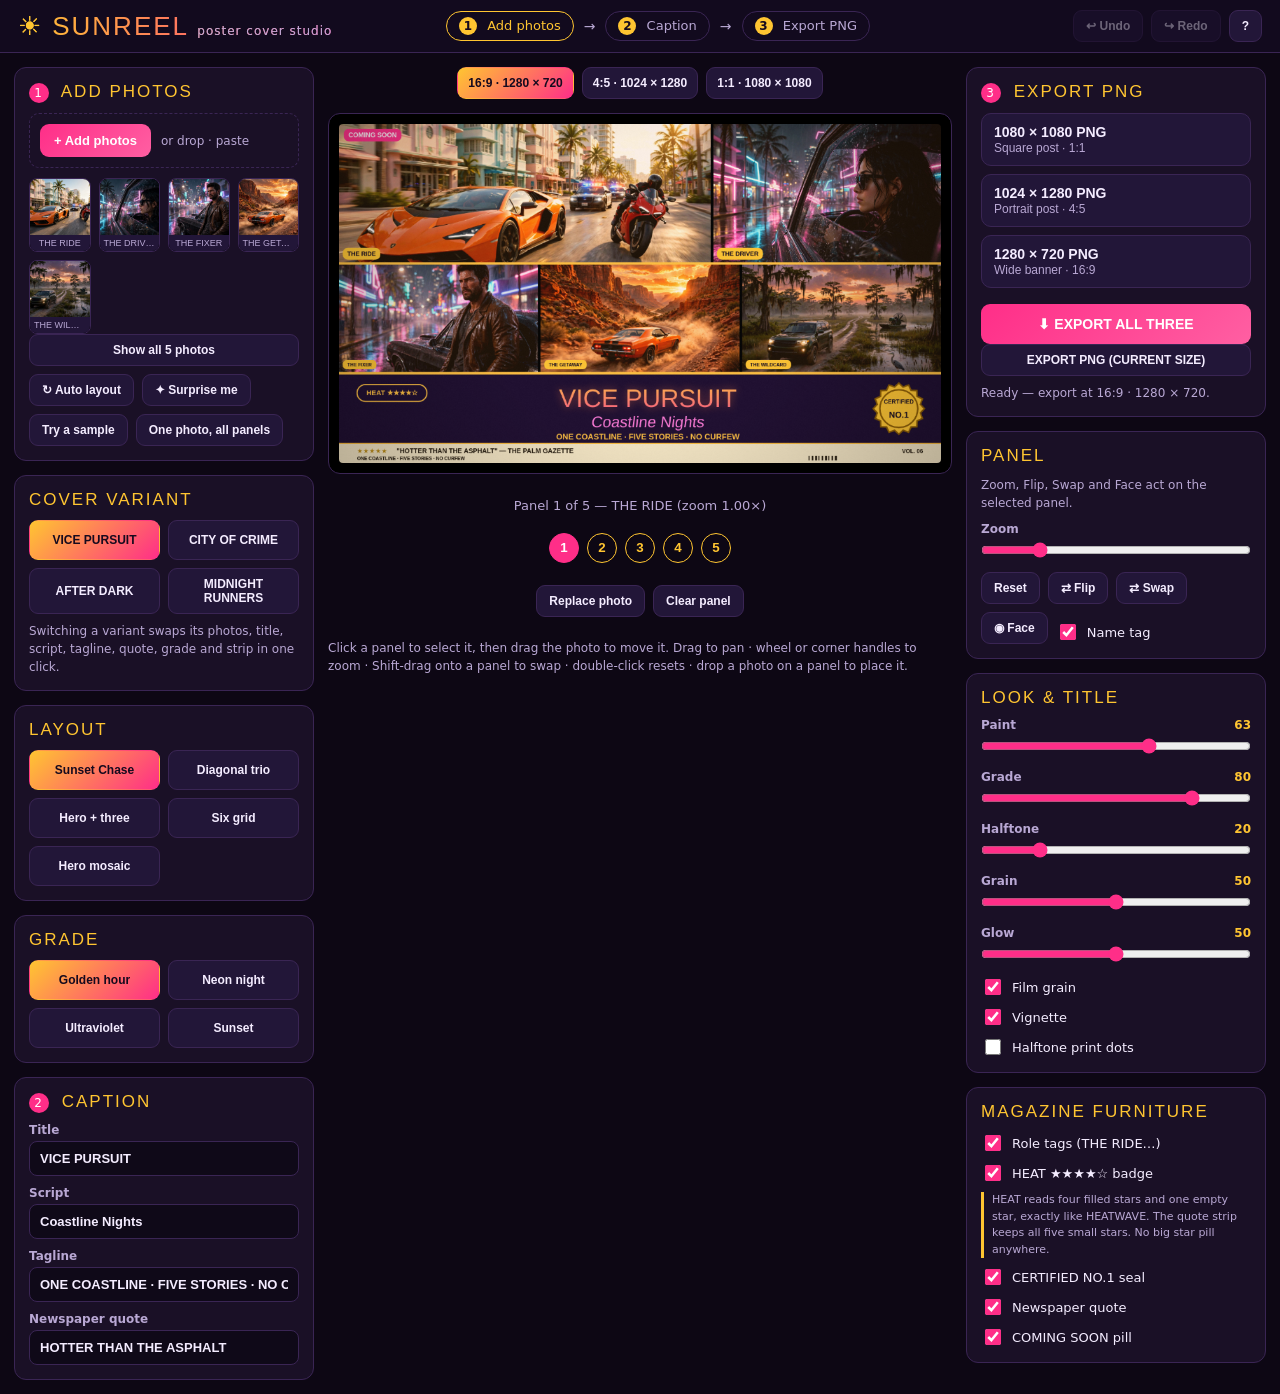
==== out/app/index.html @ 8763cd15 "Rebuild r13: full fresh SUNREEL studio for cover resubmit" ====
<!DOCTYPE html>
<html lang="en">
<head>
<meta charset="utf-8">
<meta name="viewport" content="width=device-width, initial-scale=1">
<title>SUNREEL — GTA-style cover poster studio</title>
<link rel="stylesheet" href="style.css">
</head>
<body>
<header class="topbar">
  <div class="logo"><span class="logo-mark">☀</span> SUNREEL <span class="logo-sub">poster cover studio</span></div>
  <nav class="steps" aria-label="Steps">
    <span class="step active"><b>1</b> Add photos</span><span class="step-arrow">→</span>
    <span class="step"><b>2</b> Caption</span><span class="step-arrow">→</span>
    <span class="step"><b>3</b> Export PNG</span>
  </nav>
  <div class="top-actions">
    <button id="undoBtn" type="button" class="ghost-btn" disabled>↩ Undo</button>
    <button id="redoBtn" type="button" class="ghost-btn" disabled>↪ Redo</button>
    <button id="helpBtn" type="button" class="ghost-btn" title="Drag a panel photo to move it. Wheel zooms. Double-click resets.">?</button>
  </div>
</header>

<main class="studio">
  <!-- LEFT COLUMN -->
  <section class="col col-left">
    <div class="card">
      <h2><span class="num">1</span> ADD PHOTOS</h2>
      <div id="dropZone" class="drop-zone" tabindex="0">
        <button id="addPhotosBtn" type="button" class="pink-btn" onclick="document.getElementById('fileInput').click()">+ Add photos</button>
        <span class="drop-hint">or drop · paste</span>
        <input id="fileInput" type="file" accept="image/*" multiple hidden>
      </div>
      <div id="photoTray" class="tray" aria-label="Photos"></div>
      <button id="trayCount" type="button" class="ghost-btn wide">Show all photos</button>
      <div class="row">
        <button id="autoLayoutBtn" type="button" class="ghost-btn">↻ Auto layout</button>
        <button id="surpriseBtn" type="button" class="ghost-btn">✦ Surprise me</button>
      </div>
      <div class="row">
        <button id="sampleBtn" type="button" class="ghost-btn">Try a sample</button>
        <button id="onePhotoBtn" type="button" class="ghost-btn">One photo, all panels</button>
      </div>
    </div>

    <div class="card">
      <h2>COVER VARIANT</h2>
      <div id="variantBtns" class="btn-grid"></div>
      <p class="note">Switching a variant swaps its photos, title, script, tagline, quote, grade and strip in one click.</p>
    </div>

    <div class="card">
      <h2>LAYOUT</h2>
      <div id="layoutBtns" class="btn-grid"></div>
    </div>

    <div class="card">
      <h2>GRADE</h2>
      <div id="gradeBtns" class="btn-grid"></div>
    </div>

    <div class="card">
      <h2><span class="num">2</span> CAPTION</h2>
      <label class="field-label" for="titleInput">Title</label>
      <input id="titleInput" type="text" value="VICE PURSUIT" maxlength="24">
      <label class="field-label" for="scriptInput">Script</label>
      <input id="scriptInput" type="text" value="Coastline Nights" maxlength="32">
      <label class="field-label" for="taglineInput">Tagline</label>
      <input id="taglineInput" type="text" value="ONE COASTLINE · FIVE STORIES · NO CURFEW" maxlength="48">
      <label class="field-label" for="quoteInput">Newspaper quote</label>
      <input id="quoteInput" type="text" value="HOTTER THAN THE ASPHALT" maxlength="48">
    </div>
  </section>

  <!-- CENTER COLUMN -->
  <section class="col col-center">
    <div id="sizeBtns" class="size-bar"></div>
    <div class="preview-wrap">
      <canvas id="coverCanvas" width="1280" height="720"></canvas>
    </div>
    <p id="panelInfo" class="panel-info">Panel 1 of 5 — THE RIDE (zoom 1.00×)</p>
    <div id="panelDots" class="panel-dots"></div>
    <div class="row center-row">
      <button id="replaceBtn" type="button" class="ghost-btn">Replace photo</button>
      <button id="clearPanelBtn" type="button" class="ghost-btn">Clear panel</button>
    </div>
    <p class="note">Click a panel to select it, then drag the photo to move it. Drag to pan · wheel or corner handles to zoom · Shift-drag onto a panel to swap · double-click resets · drop a photo on a panel to place it.</p>
  </section>

  <!-- RIGHT COLUMN -->
  <section class="col col-right">
    <div class="card">
      <h2><span class="num">3</span> EXPORT PNG</h2>
      <button id="export-square" type="button" class="export-btn"><b>1080 × 1080 PNG</b><span>Square post · 1:1</span></button>
      <button id="export-portrait" type="button" class="export-btn"><b>1024 × 1280 PNG</b><span>Portrait post · 4:5</span></button>
      <button id="export-landscape" type="button" class="export-btn"><b>1280 × 720 PNG</b><span>Wide banner · 16:9</span></button>
      <button id="exportAllBtn" type="button" class="pink-btn wide big">⬇ EXPORT ALL THREE</button>
      <button id="exportCurrentBtn" type="button" class="ghost-btn wide">EXPORT PNG (CURRENT SIZE)</button>
      <p id="readyLine" class="note">Ready — export at 1280 × 720 (wide).</p>
    </div>

    <div class="card">
      <h2>PANEL</h2>
      <p class="note">Zoom, Flip, Swap and Face act on the selected panel.</p>
      <label class="field-label" for="zoomSlider">Zoom</label>
      <input id="zoomSlider" type="range" min="50" max="300" value="100">
      <div class="row">
        <button id="resetPanelBtn" type="button" class="ghost-btn">Reset</button>
        <button id="flipBtn" type="button" class="ghost-btn">⇄ Flip</button>
        <button id="swapBtn" type="button" class="ghost-btn">⇄ Swap</button>
      </div>
      <div class="row">
        <button id="faceBtn" type="button" class="ghost-btn">◉ Face</button>
        <label class="check"><input id="nameTagChk" type="checkbox" checked> Name tag</label>
      </div>
    </div>

    <div class="card">
      <h2>LOOK &amp; TITLE</h2>
      <label class="field-label" for="slider-paint">Paint <span id="slider-paint-val" class="val">63</span></label>
      <input id="slider-paint" type="range" min="0" max="100" value="63">
      <label class="field-label" for="slider-grade">Grade <span id="slider-grade-val" class="val">80</span></label>
      <input id="slider-grade" type="range" min="0" max="100" value="80">
      <label class="field-label" for="slider-halftone">Halftone <span id="slider-halftone-val" class="val">20</span></label>
      <input id="slider-halftone" type="range" min="0" max="100" value="20">
      <label class="field-label" for="slider-grain">Grain <span id="slider-grain-val" class="val">50</span></label>
      <input id="slider-grain" type="range" min="0" max="100" value="50">
      <label class="field-label" for="slider-glow">Glow <span id="slider-glow-val" class="val">50</span></label>
      <input id="slider-glow" type="range" min="0" max="100" value="50">
      <label class="check"><input id="toggle-filmGrain" type="checkbox" checked> Film grain</label>
      <label class="check"><input id="toggle-vignette" type="checkbox" checked> Vignette</label>
      <label class="check"><input id="toggle-halftoneDots" type="checkbox"> Halftone print dots</label>
    </div>

    <div class="card">
      <h2>MAGAZINE FURNITURE</h2>
      <label class="check"><input id="toggle-tags" type="checkbox" checked> Role tags (THE RIDE…)</label>
      <label class="check"><input id="toggle-heat" type="checkbox" checked> HEAT ★★★★☆ badge</label>
      <p class="note small">HEAT reads four filled stars and one empty star, exactly like HEATWAVE. The quote strip keeps all five small stars. No big star pill anywhere.</p>
      <label class="check"><input id="toggle-seal" type="checkbox" checked> CERTIFIED NO.1 seal</label>
      <label class="check"><input id="toggle-quote" type="checkbox" checked> Newspaper quote</label>
      <label class="check"><input id="toggle-comingSoon" type="checkbox" checked> COMING SOON pill</label>
    </div>
  </section>
</main>

<script type="module" src="src/main.js"></script>
</body>
</html>
---- out/app/style.css ----
/* SUNREEL poster studio — dark neon studio theme. */
@font-face {
  font-family: "Anton";
  src: url("../fonts/Anton-Regular.ttf") format("truetype");
  font-weight: 400;
  font-style: normal;
  font-display: swap;
}
@font-face {
  font-family: "Archivo Black";
  src: url("../fonts/ArchivoBlack-Regular.ttf") format("truetype");
  font-weight: 400;
  font-style: normal;
  font-display: swap;
}
@font-face {
  font-family: "Bebas Neue";
  src: url("../fonts/BebasNeue-Regular.ttf") format("truetype");
  font-weight: 400;
  font-style: normal;
  font-display: swap;
}

:root {
  --bg: #0d0714;
  --panel: #1a1026;
  --panel-2: #221638;
  --line: #3a2554;
  --text: #f4ecff;
  --muted: #b9a8d4;
  --pink: #ff2e88;
  --pink-2: #ff5fa2;
  --gold: #ffc531;
  --cyan: #4de8ff;
}

* { box-sizing: border-box; }

body {
  margin: 0;
  background: var(--bg);
  color: var(--text);
  font-family: system-ui, -apple-system, "Segoe UI", sans-serif;
  font-size: 14px;
}

body.cover-only {
  background: #000;
  overflow: hidden;
}
body.cover-only .topbar { display: none; }
body.cover-only .col-left,
body.cover-only .col-right,
body.cover-only .size-bar,
body.cover-only .panel-info,
body.cover-only .panel-dots,
body.cover-only .center-row,
body.cover-only .col-center .note { display: none; }
body.cover-only .studio { display: block; padding: 0; }
body.cover-only .col-center { display: block; }
body.cover-only .preview-wrap {
  border: none;
  border-radius: 0;
  padding: 0;
  background: #000;
}
body.cover-only #coverCanvas {
  display: block;
  margin: 0 auto;
  max-width: none;
  border-radius: 0;
}

.topbar {
  display: flex;
  align-items: center;
  gap: 24px;
  padding: 10px 18px;
  border-bottom: 1px solid var(--line);
  background: #120a1e;
  position: sticky;
  top: 0;
  z-index: 10;
}

.logo {
  font-family: "Anton", sans-serif;
  font-size: 26px;
  letter-spacing: 2px;
  background: linear-gradient(90deg, var(--gold), var(--pink));
  -webkit-background-clip: text;
  background-clip: text;
  color: transparent;
  white-space: nowrap;
}
.logo-mark { color: var(--gold); -webkit-text-fill-color: var(--gold); }
.logo-sub {
  font-family: system-ui, sans-serif;
  font-size: 12px;
  letter-spacing: 1px;
  color: var(--muted);
  -webkit-text-fill-color: var(--muted);
  text-transform: lowercase;
}

.steps { display: flex; align-items: center; gap: 10px; margin: 0 auto; }
.step {
  border: 1px solid var(--line);
  border-radius: 999px;
  padding: 5px 12px;
  color: var(--muted);
  font-size: 13px;
  white-space: nowrap;
}
.step.active { border-color: var(--gold); color: var(--gold); }
.step b {
  background: var(--gold);
  color: #160a1e;
  border-radius: 50%;
  display: inline-block;
  width: 18px;
  height: 18px;
  line-height: 18px;
  text-align: center;
  margin-right: 6px;
  font-size: 12px;
}
.step-arrow { color: var(--muted); }

.top-actions { display: flex; gap: 8px; margin-left: auto; }

.studio {
  display: grid;
  grid-template-columns: 300px minmax(0, 1fr) 300px;
  gap: 14px;
  padding: 14px;
  align-items: start;
}

.col { display: flex; flex-direction: column; gap: 14px; min-width: 0; }

.card {
  background: var(--panel);
  border: 1px solid var(--line);
  border-radius: 12px;
  padding: 14px;
}
.card h2 {
  margin: 0 0 10px;
  font-family: "Anton", sans-serif;
  font-size: 17px;
  letter-spacing: 2px;
  color: var(--gold);
  font-weight: 400;
}
.card h2 .num {
  display: inline-block;
  background: var(--pink);
  color: #fff;
  border-radius: 50%;
  width: 20px;
  height: 20px;
  line-height: 20px;
  text-align: center;
  font-size: 12px;
  font-family: system-ui, sans-serif;
  margin-right: 6px;
}

.note { color: var(--muted); font-size: 12px; line-height: 1.5; margin: 8px 0 0; }
.note.small { font-size: 11px; border-left: 3px solid var(--gold); padding-left: 8px; }

.drop-zone {
  display: flex;
  align-items: center;
  gap: 10px;
  border: 1px dashed var(--line);
  border-radius: 10px;
  padding: 10px;
  cursor: pointer;
}
.drop-zone.drag { border-color: var(--pink); background: #2a1230; }
.drop-hint { color: var(--muted); font-size: 12px; }

.tray {
  display: grid;
  grid-template-columns: repeat(4, 1fr);
  gap: 8px;
  margin-top: 10px;
}
.tray-cell {
  padding: 0;
  border: 1px solid var(--line);
  border-radius: 8px;
  overflow: hidden;
  background: #000;
  cursor: pointer;
  position: relative;
}
.tray-cell img { width: 100%; height: 56px; object-fit: cover; display: block; }
.tray-cell span {
  display: block;
  font-size: 9px;
  color: var(--muted);
  padding: 3px 4px;
  white-space: nowrap;
  overflow: hidden;
  text-overflow: ellipsis;
  background: var(--panel-2);
}
.tray-cell:hover { border-color: var(--pink); }

.row { display: flex; gap: 8px; margin-top: 8px; flex-wrap: wrap; }
.center-row { justify-content: center; }

.btn-grid { display: grid; grid-template-columns: 1fr 1fr; gap: 8px; }
.btn-grid .pick-btn { min-height: 40px; }

.pick-btn {
  background: var(--panel-2);
  color: var(--text);
  border: 1px solid var(--line);
  border-radius: 9px;
  padding: 8px 10px;
  font-size: 12px;
  font-weight: 700;
  cursor: pointer;
  text-align: center;
}
.pick-btn:hover { border-color: var(--pink); }
.pick-btn.active {
  background: linear-gradient(135deg, var(--gold), var(--pink));
  color: #160a1e;
  border-color: transparent;
}

.ghost-btn {
  background: var(--panel-2);
  color: var(--text);
  border: 1px solid var(--line);
  border-radius: 9px;
  padding: 8px 12px;
  font-size: 12px;
  font-weight: 600;
  cursor: pointer;
}
.ghost-btn:hover:not(:disabled) { border-color: var(--cyan); }
.ghost-btn:disabled { opacity: 0.4; cursor: default; }
.ghost-btn.wide { width: 100%; }

.pink-btn {
  background: linear-gradient(135deg, var(--pink), var(--pink-2));
  color: #fff;
  border: none;
  border-radius: 9px;
  padding: 9px 14px;
  font-size: 13px;
  font-weight: 800;
  cursor: pointer;
}
.pink-btn.wide { width: 100%; }
.pink-btn.big { padding: 12px; font-size: 14px; margin-top: 8px; }

.field-label {
  display: block;
  font-size: 12px;
  font-weight: 700;
  color: var(--muted);
  margin: 10px 0 4px;
}
.field-label .val { color: var(--gold); float: right; }

input[type="text"] {
  width: 100%;
  background: #0f0918;
  border: 1px solid var(--line);
  border-radius: 8px;
  color: var(--text);
  padding: 9px 10px;
  font-size: 13px;
  font-weight: 600;
}
input[type="text"]:focus { outline: 2px solid var(--pink); border-color: transparent; }

input[type="range"] {
  width: 100%;
  accent-color: var(--pink);
  margin: 2px 0 6px;
}

.check {
  display: flex;
  align-items: center;
  gap: 8px;
  font-size: 13px;
  margin-top: 8px;
  cursor: pointer;
}
.check input { accent-color: var(--pink); width: 16px; height: 16px; }

.size-bar {
  display: flex;
  gap: 8px;
  justify-content: center;
  flex-wrap: wrap;
}

.preview-wrap {
  background: #000;
  border: 1px solid var(--line);
  border-radius: 12px;
  padding: 10px;
  display: flex;
  justify-content: center;
}
.preview-wrap canvas {
  max-width: 100%;
  height: auto;
  display: block;
  border-radius: 4px;
  cursor: grab;
  touch-action: none;
}
.preview-wrap canvas:active { cursor: grabbing; }

.panel-info { text-align: center; color: var(--muted); font-size: 13px; margin: 10px 0 6px; }
.panel-dots { display: flex; gap: 8px; justify-content: center; }
.panel-dot {
  width: 30px;
  height: 30px;
  border-radius: 50%;
  border: 1px solid var(--gold);
  background: transparent;
  color: var(--gold);
  font-weight: 800;
  cursor: pointer;
}
.panel-dot.active { background: var(--pink); border-color: var(--pink); color: #fff; }

.export-btn {
  display: block;
  width: 100%;
  text-align: left;
  background: var(--panel-2);
  color: var(--text);
  border: 1px solid var(--line);
  border-radius: 10px;
  padding: 10px 12px;
  margin-bottom: 8px;
  cursor: pointer;
}
.export-btn:hover { border-color: var(--gold); }
.export-btn b { display: block; font-size: 14px; }
.export-btn span { color: var(--muted); font-size: 12px; }

@media (max-width: 1100px) {
  .studio { grid-template-columns: 1fr; }
  .steps { display: none; }
}
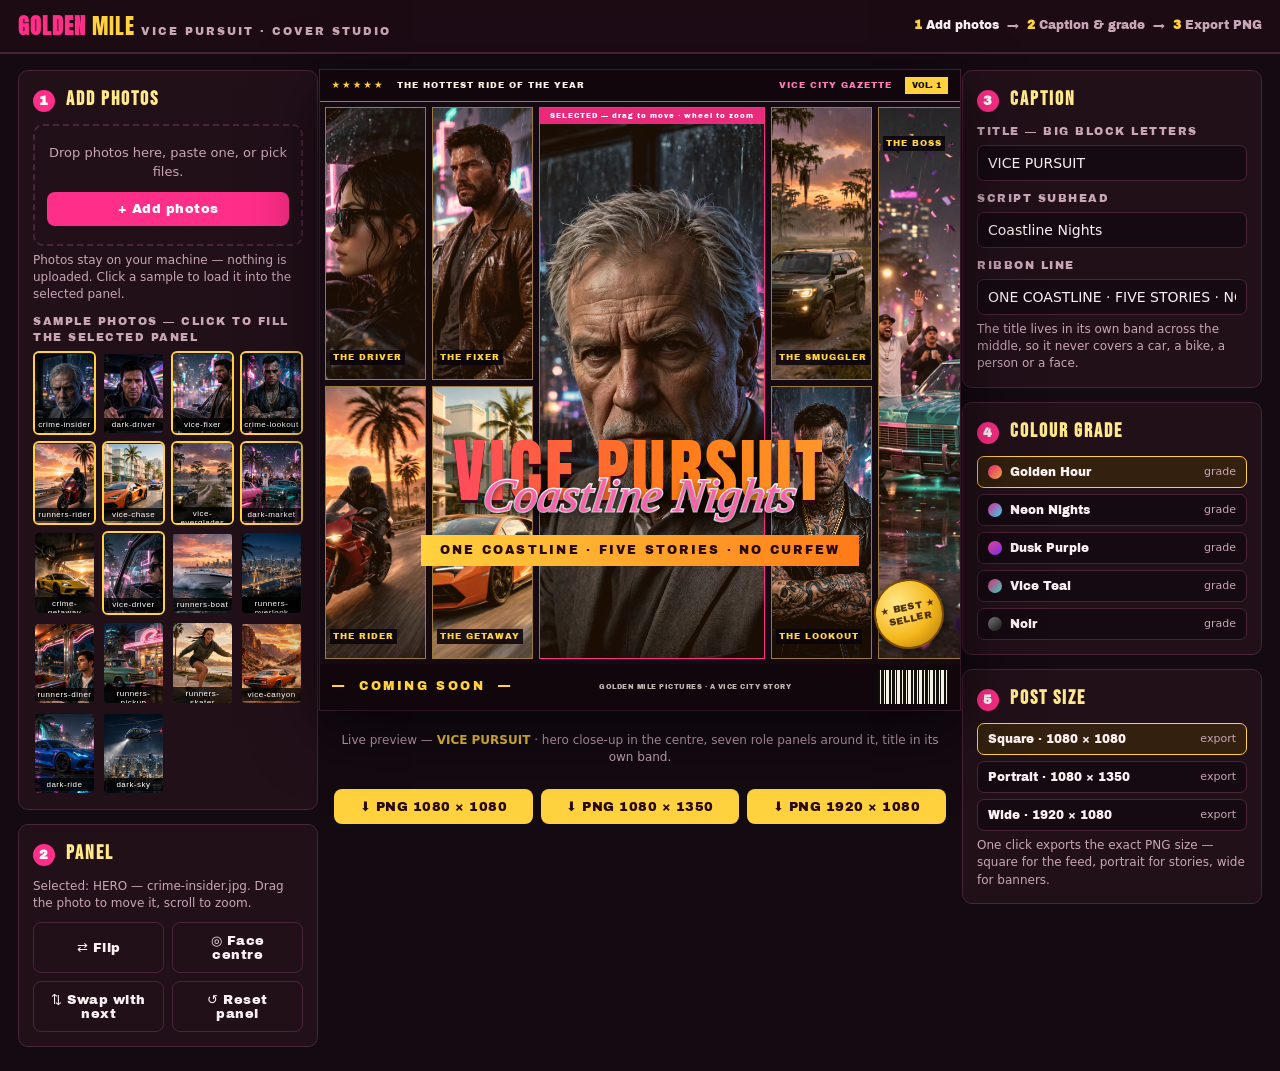
==== commit 374d9202: "r15e: thin slanted script subhead, no outline, smaller — matches Palmline/Golden Mile reference" ====
--- a/out/app/index.html
+++ b/out/app/index.html
@@ -3,147 +3,86 @@
 <head>
 <meta charset="utf-8">
 <meta name="viewport" content="width=device-width, initial-scale=1">
-<title>SUNREEL — GTA-style cover poster studio</title>
+<meta name="description" content="GOLDEN MILE — turn your photos into a GTA-style magazine cover: hero close-up, seven role panels, VICE PURSUIT lettering, 5 grades, PNG in 3 sizes. Works offline.">
+<title>GOLDEN MILE — VICE PURSUIT cover studio</title>
 <link rel="stylesheet" href="style.css">
 </head>
 <body>
-<header class="topbar">
-  <div class="logo"><span class="logo-mark">☀</span> SUNREEL <span class="logo-sub">poster cover studio</span></div>
-  <nav class="steps" aria-label="Steps">
-    <span class="step active"><b>1</b> Add photos</span><span class="step-arrow">→</span>
-    <span class="step"><b>2</b> Caption</span><span class="step-arrow">→</span>
-    <span class="step"><b>3</b> Export PNG</span>
+<header class="gm-topbar">
+  <div class="gm-logo"><b>GOLDEN</b> <em>MILE</em> <span>VICE PURSUIT · COVER STUDIO</span></div>
+  <nav class="gm-steps" aria-label="Steps">
+    <span class="on"><b>1</b> Add photos</span><span>→</span>
+    <span><b>2</b> Caption &amp; grade</span><span>→</span>
+    <span><b>3</b> Export PNG</span>
   </nav>
-  <div class="top-actions">
-    <button id="undoBtn" type="button" class="ghost-btn" disabled>↩ Undo</button>
-    <button id="redoBtn" type="button" class="ghost-btn" disabled>↪ Redo</button>
-    <button id="helpBtn" type="button" class="ghost-btn" title="Drag a panel photo to move it. Wheel zooms. Double-click resets.">?</button>
-  </div>
 </header>
 
-<main class="studio">
-  <!-- LEFT COLUMN -->
-  <section class="col col-left">
-    <div class="card">
+<main class="gm-studio">
+  <!-- LEFT: photos -->
+  <section class="gm-col" aria-label="Photos">
+    <div class="gm-card">
       <h2><span class="num">1</span> ADD PHOTOS</h2>
-      <div id="dropZone" class="drop-zone" tabindex="0">
-        <button id="addPhotosBtn" type="button" class="pink-btn" onclick="document.getElementById('fileInput').click()">+ Add photos</button>
-        <span class="drop-hint">or drop · paste</span>
+      <div id="dropZone" class="gm-drop" tabindex="0">
+        Drop photos here, paste one, or pick files.
+        <div style="margin-top:10px"><button id="addPhotosBtn" type="button" class="gm-btn gm-btn-pink">+ Add photos</button></div>
         <input id="fileInput" type="file" accept="image/*" multiple hidden>
       </div>
-      <div id="photoTray" class="tray" aria-label="Photos"></div>
-      <button id="trayCount" type="button" class="ghost-btn wide">Show all photos</button>
-      <div class="row">
-        <button id="autoLayoutBtn" type="button" class="ghost-btn">↻ Auto layout</button>
-        <button id="surpriseBtn" type="button" class="ghost-btn">✦ Surprise me</button>
+      <p class="gm-hint">Photos stay on your machine — nothing is uploaded. Click a sample to load it into the selected panel.</p>
+      <label class="gm-label">SAMPLE PHOTOS — CLICK TO FILL THE SELECTED PANEL</label>
+      <div id="sampleStrip" class="gm-samples"></div>
+    </div>
+    <div class="gm-card">
+      <h2><span class="num">2</span> PANEL</h2>
+      <p class="gm-hint" id="panelHint">Click any panel on the cover to select it, then drag the photo to move it and scroll to zoom.</p>
+      <div class="gm-row" style="margin-top:10px">
+        <button id="flipBtn" type="button" class="gm-btn gm-btn-ghost">⇄ Flip</button>
+        <button id="faceBtn" type="button" class="gm-btn gm-btn-ghost">◎ Face centre</button>
       </div>
-      <div class="row">
-        <button id="sampleBtn" type="button" class="ghost-btn">Try a sample</button>
-        <button id="onePhotoBtn" type="button" class="ghost-btn">One photo, all panels</button>
+      <div class="gm-row" style="margin-top:8px">
+        <button id="swapBtn" type="button" class="gm-btn gm-btn-ghost">⇅ Swap with next</button>
+        <button id="resetBtn" type="button" class="gm-btn gm-btn-ghost">↺ Reset panel</button>
       </div>
-    </div>
-
-    <div class="card">
-      <h2>COVER VARIANT</h2>
-      <div id="variantBtns" class="btn-grid"></div>
-      <p class="note">Switching a variant swaps its photos, title, script, tagline, quote, grade and strip in one click.</p>
-    </div>
-
-    <div class="card">
-      <h2>LAYOUT</h2>
-      <div id="layoutBtns" class="btn-grid"></div>
-    </div>
-
-    <div class="card">
-      <h2>GRADE</h2>
-      <div id="gradeBtns" class="btn-grid"></div>
-    </div>
-
-    <div class="card">
-      <h2><span class="num">2</span> CAPTION</h2>
-      <label class="field-label" for="titleInput">Title</label>
-      <input id="titleInput" type="text" value="VICE PURSUIT" maxlength="24">
-      <label class="field-label" for="scriptInput">Script</label>
-      <input id="scriptInput" type="text" value="Coastline Nights" maxlength="32">
-      <label class="field-label" for="taglineInput">Tagline</label>
-      <input id="taglineInput" type="text" value="ONE COASTLINE · FIVE STORIES · NO CURFEW" maxlength="48">
-      <label class="field-label" for="quoteInput">Newspaper quote</label>
-      <input id="quoteInput" type="text" value="HOTTER THAN THE ASPHALT" maxlength="48">
     </div>
   </section>
 
-  <!-- CENTER COLUMN -->
-  <section class="col col-center">
-    <div id="sizeBtns" class="size-bar"></div>
-    <div class="preview-wrap">
-      <canvas id="coverCanvas" width="1280" height="720"></canvas>
+  <!-- CENTRE: live cover -->
+  <section class="gm-stage" aria-label="Cover preview">
+    <div id="coverMount"></div>
+    <p class="gm-stage-note">Live preview — <b>VICE PURSUIT</b> · hero close-up in the centre, seven role panels around it, title in its own band.</p>
+    <div class="gm-row" style="width:100%; max-width:640px">
+      <button id="exportSquareBtn" type="button" class="gm-btn gm-btn-gold">⬇ PNG 1080 × 1080</button>
+      <button id="exportPortraitBtn" type="button" class="gm-btn gm-btn-gold">⬇ PNG 1080 × 1350</button>
+      <button id="exportWideBtn" type="button" class="gm-btn gm-btn-gold">⬇ PNG 1920 × 1080</button>
     </div>
-    <p id="panelInfo" class="panel-info">Panel 1 of 5 — THE RIDE (zoom 1.00×)</p>
-    <div id="panelDots" class="panel-dots"></div>
-    <div class="row center-row">
-      <button id="replaceBtn" type="button" class="ghost-btn">Replace photo</button>
-      <button id="clearPanelBtn" type="button" class="ghost-btn">Clear panel</button>
-    </div>
-    <p class="note">Click a panel to select it, then drag the photo to move it. Drag to pan · wheel or corner handles to zoom · Shift-drag onto a panel to swap · double-click resets · drop a photo on a panel to place it.</p>
   </section>
 
-  <!-- RIGHT COLUMN -->
-  <section class="col col-right">
-    <div class="card">
-      <h2><span class="num">3</span> EXPORT PNG</h2>
-      <button id="export-square" type="button" class="export-btn"><b>1080 × 1080 PNG</b><span>Square post · 1:1</span></button>
-      <button id="export-portrait" type="button" class="export-btn"><b>1024 × 1280 PNG</b><span>Portrait post · 4:5</span></button>
-      <button id="export-landscape" type="button" class="export-btn"><b>1280 × 720 PNG</b><span>Wide banner · 16:9</span></button>
-      <button id="exportAllBtn" type="button" class="pink-btn wide big">⬇ EXPORT ALL THREE</button>
-      <button id="exportCurrentBtn" type="button" class="ghost-btn wide">EXPORT PNG (CURRENT SIZE)</button>
-      <p id="readyLine" class="note">Ready — export at 1280 × 720 (wide).</p>
+  <!-- RIGHT: caption, grade, size -->
+  <section class="gm-col" aria-label="Caption and export">
+    <div class="gm-card">
+      <h2><span class="num">3</span> CAPTION</h2>
+      <label class="gm-label" for="titleInput">TITLE — BIG BLOCK LETTERS</label>
+      <input id="titleInput" class="gm-input" type="text" value="VICE PURSUIT" maxlength="24">
+      <label class="gm-label" for="scriptInput">SCRIPT SUBHEAD</label>
+      <input id="scriptInput" class="gm-input" type="text" value="Coastline Nights" maxlength="40">
+      <label class="gm-label" for="ribbonInput">RIBBON LINE</label>
+      <input id="ribbonInput" class="gm-input" type="text" value="ONE COASTLINE · FIVE STORIES · NO CURFEW" maxlength="60">
+      <p class="gm-hint">The title lives in its own band across the middle, so it never covers a car, a bike, a person or a face.</p>
     </div>
-
-    <div class="card">
-      <h2>PANEL</h2>
-      <p class="note">Zoom, Flip, Swap and Face act on the selected panel.</p>
-      <label class="field-label" for="zoomSlider">Zoom</label>
-      <input id="zoomSlider" type="range" min="50" max="300" value="100">
-      <div class="row">
-        <button id="resetPanelBtn" type="button" class="ghost-btn">Reset</button>
-        <button id="flipBtn" type="button" class="ghost-btn">⇄ Flip</button>
-        <button id="swapBtn" type="button" class="ghost-btn">⇄ Swap</button>
-      </div>
-      <div class="row">
-        <button id="faceBtn" type="button" class="ghost-btn">◉ Face</button>
-        <label class="check"><input id="nameTagChk" type="checkbox" checked> Name tag</label>
-      </div>
+    <div class="gm-card">
+      <h2><span class="num">4</span> COLOUR GRADE</h2>
+      <div id="gradeList" class="gm-grades"></div>
     </div>
-
-    <div class="card">
-      <h2>LOOK &amp; TITLE</h2>
-      <label class="field-label" for="slider-paint">Paint <span id="slider-paint-val" class="val">63</span></label>
-      <input id="slider-paint" type="range" min="0" max="100" value="63">
-      <label class="field-label" for="slider-grade">Grade <span id="slider-grade-val" class="val">80</span></label>
-      <input id="slider-grade" type="range" min="0" max="100" value="80">
-      <label class="field-label" for="slider-halftone">Halftone <span id="slider-halftone-val" class="val">20</span></label>
-      <input id="slider-halftone" type="range" min="0" max="100" value="20">
-      <label class="field-label" for="slider-grain">Grain <span id="slider-grain-val" class="val">50</span></label>
-      <input id="slider-grain" type="range" min="0" max="100" value="50">
-      <label class="field-label" for="slider-glow">Glow <span id="slider-glow-val" class="val">50</span></label>
-      <input id="slider-glow" type="range" min="0" max="100" value="50">
-      <label class="check"><input id="toggle-filmGrain" type="checkbox" checked> Film grain</label>
-      <label class="check"><input id="toggle-vignette" type="checkbox" checked> Vignette</label>
-      <label class="check"><input id="toggle-halftoneDots" type="checkbox"> Halftone print dots</label>
-    </div>
-
-    <div class="card">
-      <h2>MAGAZINE FURNITURE</h2>
-      <label class="check"><input id="toggle-tags" type="checkbox" checked> Role tags (THE RIDE…)</label>
-      <label class="check"><input id="toggle-heat" type="checkbox" checked> HEAT ★★★★☆ badge</label>
-      <p class="note small">HEAT reads four filled stars and one empty star, exactly like HEATWAVE. The quote strip keeps all five small stars. No big star pill anywhere.</p>
-      <label class="check"><input id="toggle-seal" type="checkbox" checked> CERTIFIED NO.1 seal</label>
-      <label class="check"><input id="toggle-quote" type="checkbox" checked> Newspaper quote</label>
-      <label class="check"><input id="toggle-comingSoon" type="checkbox" checked> COMING SOON pill</label>
+    <div class="gm-card">
+      <h2><span class="num">5</span> POST SIZE</h2>
+      <div id="sizeList" class="gm-sizes"></div>
+      <p class="gm-hint">One click exports the exact PNG size — square for the feed, portrait for stories, wide for banners.</p>
     </div>
   </section>
 </main>
 
+<!-- Shot mode mount: the cover alone, full-window, for screenshots. -->
+<div class="gm-shotwrap" id="shotWrap"></div>
+
 <script type="module" src="src/main.js"></script>
 </body>
 </html>
--- a/out/app/style.css
+++ b/out/app/style.css
@@ -1,359 +1,328 @@
-/* SUNREEL poster studio — dark neon studio theme. */
+/* GOLDEN MILE — VICE PURSUIT cover studio. Dark studio chrome around a
+   warm sunset magazine cover: pink, orange and gold on near-black. */
 @font-face {
   font-family: "Anton";
-  src: url("../fonts/Anton-Regular.ttf") format("truetype");
+  src: url("fonts/Anton-Regular.ttf") format("truetype");
   font-weight: 400;
   font-style: normal;
   font-display: swap;
 }
 @font-face {
   font-family: "Archivo Black";
-  src: url("../fonts/ArchivoBlack-Regular.ttf") format("truetype");
+  src: url("fonts/ArchivoBlack-Regular.ttf") format("truetype");
   font-weight: 400;
   font-style: normal;
   font-display: swap;
 }
 @font-face {
   font-family: "Bebas Neue";
-  src: url("../fonts/BebasNeue-Regular.ttf") format("truetype");
+  src: url("fonts/BebasNeue-Regular.ttf") format("truetype");
   font-weight: 400;
   font-style: normal;
   font-display: swap;
 }
 
 :root {
-  --bg: #0d0714;
-  --panel: #1a1026;
-  --panel-2: #221638;
-  --line: #3a2554;
-  --text: #f4ecff;
-  --muted: #b9a8d4;
+  --bg: #140a12;
+  --panel: #221019;
+  --panel-2: #2e1522;
+  --line: #4a2438;
+  --text: #f9f0f2;
+  --muted: #c9a6b4;
   --pink: #ff2e88;
-  --pink-2: #ff5fa2;
-  --gold: #ffc531;
-  --cyan: #4de8ff;
+  --orange: #ff7a18;
+  --gold: #ffd23e;
+  --gold-soft: #ffe98a;
 }
 
 * { box-sizing: border-box; }
-
+html, body { margin: 0; padding: 0; }
 body {
-  margin: 0;
   background: var(--bg);
   color: var(--text);
-  font-family: system-ui, -apple-system, "Segoe UI", sans-serif;
+  font-family: "Archivo Black", system-ui, sans-serif;
   font-size: 14px;
-}
-
-body.cover-only {
-  background: #000;
-  overflow: hidden;
-}
-body.cover-only .topbar { display: none; }
-body.cover-only .col-left,
-body.cover-only .col-right,
-body.cover-only .size-bar,
-body.cover-only .panel-info,
-body.cover-only .panel-dots,
-body.cover-only .center-row,
-body.cover-only .col-center .note { display: none; }
-body.cover-only .studio { display: block; padding: 0; }
-body.cover-only .col-center { display: block; }
-body.cover-only .preview-wrap {
-  border: none;
-  border-radius: 0;
-  padding: 0;
-  background: #000;
-}
-body.cover-only #coverCanvas {
-  display: block;
-  margin: 0 auto;
-  max-width: none;
-  border-radius: 0;
-}
-
-.topbar {
-  display: flex;
-  align-items: center;
-  gap: 24px;
+  line-height: 1.45;
+}
+
+/* ---- Studio chrome ---- */
+.gm-topbar {
+  display: flex; align-items: center; gap: 18px;
   padding: 10px 18px;
-  border-bottom: 1px solid var(--line);
-  background: #120a1e;
-  position: sticky;
-  top: 0;
-  z-index: 10;
-}
-
-.logo {
-  font-family: "Anton", sans-serif;
-  font-size: 26px;
-  letter-spacing: 2px;
-  background: linear-gradient(90deg, var(--gold), var(--pink));
-  -webkit-background-clip: text;
-  background-clip: text;
-  color: transparent;
-  white-space: nowrap;
-}
-.logo-mark { color: var(--gold); -webkit-text-fill-color: var(--gold); }
-.logo-sub {
-  font-family: system-ui, sans-serif;
-  font-size: 12px;
-  letter-spacing: 1px;
-  color: var(--muted);
-  -webkit-text-fill-color: var(--muted);
-  text-transform: lowercase;
-}
-
-.steps { display: flex; align-items: center; gap: 10px; margin: 0 auto; }
-.step {
-  border: 1px solid var(--line);
-  border-radius: 999px;
-  padding: 5px 12px;
-  color: var(--muted);
-  font-size: 13px;
-  white-space: nowrap;
-}
-.step.active { border-color: var(--gold); color: var(--gold); }
-.step b {
-  background: var(--gold);
-  color: #160a1e;
-  border-radius: 50%;
-  display: inline-block;
-  width: 18px;
-  height: 18px;
-  line-height: 18px;
-  text-align: center;
-  margin-right: 6px;
-  font-size: 12px;
-}
-.step-arrow { color: var(--muted); }
-
-.top-actions { display: flex; gap: 8px; margin-left: auto; }
-
-.studio {
+  background: #1d0b14;
+  border-bottom: 2px solid var(--line);
+}
+.gm-logo { font-family: "Anton", sans-serif; font-size: 22px; letter-spacing: 1px; }
+.gm-logo b { color: var(--pink); }
+.gm-logo em { color: var(--gold); font-style: normal; }
+.gm-logo span { font-size: 11px; color: var(--muted); letter-spacing: 2px; font-family: "Archivo Black", sans-serif; }
+.gm-steps { display: flex; gap: 8px; align-items: center; color: var(--muted); font-size: 12px; margin-left: auto; }
+.gm-steps b { color: var(--gold); }
+.gm-steps .on { color: var(--text); }
+
+.gm-studio {
   display: grid;
   grid-template-columns: 300px minmax(0, 1fr) 300px;
-  gap: 14px;
-  padding: 14px;
-  align-items: start;
-}
-
-.col { display: flex; flex-direction: column; gap: 14px; min-width: 0; }
-
-.card {
+  gap: 16px;
+  padding: 16px 18px 24px;
+  max-width: 1560px;
+  margin: 0 auto;
+}
+.gm-col { display: flex; flex-direction: column; gap: 14px; min-width: 0; }
+.gm-card {
   background: var(--panel);
   border: 1px solid var(--line);
-  border-radius: 12px;
+  border-radius: 10px;
   padding: 14px;
 }
-.card h2 {
+.gm-card h2 {
   margin: 0 0 10px;
-  font-family: "Anton", sans-serif;
-  font-size: 17px;
+  font-family: "Bebas Neue", sans-serif;
+  font-size: 20px;
   letter-spacing: 2px;
-  color: var(--gold);
-  font-weight: 400;
-}
-.card h2 .num {
-  display: inline-block;
-  background: var(--pink);
-  color: #fff;
-  border-radius: 50%;
-  width: 20px;
-  height: 20px;
-  line-height: 20px;
-  text-align: center;
-  font-size: 12px;
-  font-family: system-ui, sans-serif;
-  margin-right: 6px;
-}
-
-.note { color: var(--muted); font-size: 12px; line-height: 1.5; margin: 8px 0 0; }
-.note.small { font-size: 11px; border-left: 3px solid var(--gold); padding-left: 8px; }
-
-.drop-zone {
-  display: flex;
-  align-items: center;
-  gap: 10px;
-  border: 1px dashed var(--line);
-  border-radius: 10px;
-  padding: 10px;
-  cursor: pointer;
-}
-.drop-zone.drag { border-color: var(--pink); background: #2a1230; }
-.drop-hint { color: var(--muted); font-size: 12px; }
-
-.tray {
+  color: var(--gold-soft);
+}
+.gm-card h2 .num {
+  display: inline-block; width: 22px; height: 22px; line-height: 22px;
+  text-align: center; background: var(--pink); color: #fff;
+  border-radius: 50%; font-size: 13px; margin-right: 6px;
+  font-family: "Archivo Black", sans-serif;
+}
+.gm-hint { color: var(--muted); font-size: 12px; font-family: system-ui, sans-serif; margin: 6px 0 0; }
+.gm-label { display: block; font-size: 11px; letter-spacing: 1.5px; color: var(--muted); margin: 10px 0 5px; }
+.gm-input, .gm-select {
+  width: 100%; padding: 9px 10px; border-radius: 7px;
+  border: 1px solid var(--line); background: #160a12; color: var(--text);
+  font-family: system-ui, sans-serif; font-size: 14px;
+}
+.gm-input:focus, .gm-select:focus { outline: 2px solid var(--pink); border-color: var(--pink); }
+
+.gm-btn {
+  border: 0; border-radius: 8px; padding: 10px 14px; cursor: pointer;
+  font-family: "Archivo Black", sans-serif; font-size: 13px; letter-spacing: 0.5px;
+}
+.gm-btn-pink { background: var(--pink); color: #fff; width: 100%; }
+.gm-btn-pink:hover { background: #ff4a9a; }
+.gm-btn-gold { background: var(--gold); color: #2a0a12; width: 100%; }
+.gm-btn-gold:hover { background: var(--gold-soft); }
+.gm-btn-ghost { background: transparent; color: var(--text); border: 1px solid var(--line); }
+.gm-btn-ghost:hover { border-color: var(--pink); color: #fff; }
+.gm-btn:disabled { opacity: 0.45; cursor: default; }
+
+.gm-row { display: flex; gap: 8px; flex-wrap: wrap; }
+.gm-row .gm-btn { flex: 1; }
+
+.gm-drop {
+  border: 2px dashed var(--line); border-radius: 10px;
+  padding: 18px 12px; text-align: center; color: var(--muted);
+  font-family: system-ui, sans-serif; font-size: 13px;
+}
+.gm-drop.over { border-color: var(--pink); background: rgba(255, 46, 136, 0.08); color: var(--text); }
+
+.gm-samples { display: grid; grid-template-columns: repeat(4, 1fr); gap: 6px; }
+.gm-sample {
+  border: 2px solid transparent; border-radius: 6px; padding: 0; cursor: pointer;
+  background: none; overflow: hidden; aspect-ratio: 3 / 4;
+}
+.gm-sample img { width: 100%; height: 100%; object-fit: cover; display: block; }
+.gm-sample:hover { border-color: var(--orange); }
+.gm-sample.used { border-color: var(--gold); }
+.gm-sample span {
+  display: block; font-size: 8px; letter-spacing: 0.5px; color: #fff;
+  background: rgba(0, 0, 0, 0.75); padding: 2px; margin-top: -16px; position: relative;
+}
+
+.gm-grades, .gm-sizes { display: flex; flex-direction: column; gap: 6px; }
+.gm-chip {
+  display: flex; justify-content: space-between; align-items: center;
+  border: 1px solid var(--line); background: #160a12; color: var(--text);
+  border-radius: 7px; padding: 8px 10px; cursor: pointer;
+  font-family: "Archivo Black", sans-serif; font-size: 12px; text-align: left;
+}
+.gm-chip small { color: var(--muted); font-family: system-ui, sans-serif; font-size: 11px; }
+.gm-chip.on { border-color: var(--gold); background: #33200f; }
+.gm-chip .dot { width: 14px; height: 14px; border-radius: 50%; flex: none; margin-right: 8px; }
+
+/* ---- The cover itself ---- */
+.gm-stage {
+  display: flex; flex-direction: column; align-items: center; gap: 10px;
+  min-width: 0;
+}
+.gm-stage-note { color: var(--muted); font-size: 12px; font-family: system-ui, sans-serif; text-align: center; }
+.gm-stage-note b { color: var(--gold); }
+
+.gm-cover {
+  position: relative;
+  width: 640px; height: 640px;
+  background: #160a12;
+  overflow: hidden;
+  flex: none;
+  box-shadow: 0 18px 60px rgba(0, 0, 0, 0.65), 0 0 0 1px var(--line);
+  user-select: none;
+}
+.gm-cover[data-size="portrait"] { width: 560px; height: 700px; }
+.gm-cover[data-size="landscape"] { width: 760px; height: 428px; }
+
+.gm-masthead {
+  position: absolute; left: 0; right: 0; top: 0; height: 5%;
+  background: #12060d;
+  display: flex; align-items: center; gap: 2%;
+  padding: 0 1.8%;
+  border-bottom: 1px solid rgba(255, 210, 90, 0.6);
+  z-index: 4;
+}
+.gm-masthead .stars { color: var(--gold); font-size: 1.5cqw; letter-spacing: 2px; white-space: nowrap; }
+.gm-masthead .tag { color: #f5f0e6; font-size: 1.35cqw; letter-spacing: 1px; white-space: nowrap; }
+.gm-masthead .gazette { color: #ff7ab8; font-size: 1.35cqw; letter-spacing: 1px; margin-left: auto; white-space: nowrap; }
+.gm-masthead .vol {
+  background: var(--gold); color: #14100c; font-size: 1.25cqw;
+  padding: 0.4% 1.2%; white-space: nowrap;
+}
+/* container queries let the masthead type scale with the cover, not the page */
+.gm-cover { container-type: size; }
+
+.gm-grid {
+  position: absolute; left: 0.8%; top: 5.8%; width: 98.4%; height: 86.2%;
   display: grid;
-  grid-template-columns: repeat(4, 1fr);
-  gap: 8px;
-  margin-top: 10px;
-}
-.tray-cell {
-  padding: 0;
-  border: 1px solid var(--line);
-  border-radius: 8px;
-  overflow: hidden;
-  background: #000;
-  cursor: pointer;
-  position: relative;
-}
-.tray-cell img { width: 100%; height: 56px; object-fit: cover; display: block; }
-.tray-cell span {
-  display: block;
-  font-size: 9px;
-  color: var(--muted);
-  padding: 3px 4px;
+  grid-template-columns: 16% 16% 36% 16% 16%;
+  grid-template-rows: 1fr 1fr;
+  gap: 6px;
+  z-index: 1;
+}
+.gm-cover[data-size="portrait"] .gm-grid { top: 5%; height: 88.4%; }
+.gm-cover[data-size="landscape"] .gm-grid { top: 6.2%; height: 86%; }
+
+.gm-panel {
+  position: relative; overflow: hidden; cursor: pointer;
+  border: 1px solid rgba(255, 210, 90, 0.55);
+  background: #241019;
+}
+.gm-panel img {
+  position: absolute; inset: 0; width: 100%; height: 100%;
+  object-fit: cover;
+  transition: transform 0.15s ease;
+}
+.gm-panel .wash { position: absolute; inset: 0; pointer-events: none; }
+.gm-panel .role {
+  position: absolute; left: 4%; bottom: 5%; z-index: 3;
+  background: rgba(10, 4, 12, 0.88); color: var(--gold);
+  font-size: 1.35cqw; letter-spacing: 1px; padding: 1.5% 3%;
   white-space: nowrap;
-  overflow: hidden;
-  text-overflow: ellipsis;
-  background: var(--panel-2);
-}
-.tray-cell:hover { border-color: var(--pink); }
-
-.row { display: flex; gap: 8px; margin-top: 8px; flex-wrap: wrap; }
-.center-row { justify-content: center; }
-
-.btn-grid { display: grid; grid-template-columns: 1fr 1fr; gap: 8px; }
-.btn-grid .pick-btn { min-height: 40px; }
-
-.pick-btn {
-  background: var(--panel-2);
-  color: var(--text);
-  border: 1px solid var(--line);
-  border-radius: 9px;
-  padding: 8px 10px;
-  font-size: 12px;
-  font-weight: 700;
-  cursor: pointer;
-  text-align: center;
-}
-.pick-btn:hover { border-color: var(--pink); }
-.pick-btn.active {
-  background: linear-gradient(135deg, var(--gold), var(--pink));
-  color: #160a1e;
-  border-color: transparent;
-}
-
-.ghost-btn {
-  background: var(--panel-2);
-  color: var(--text);
-  border: 1px solid var(--line);
-  border-radius: 9px;
-  padding: 8px 12px;
-  font-size: 12px;
-  font-weight: 600;
-  cursor: pointer;
-}
-.ghost-btn:hover:not(:disabled) { border-color: var(--cyan); }
-.ghost-btn:disabled { opacity: 0.4; cursor: default; }
-.ghost-btn.wide { width: 100%; }
-
-.pink-btn {
-  background: linear-gradient(135deg, var(--pink), var(--pink-2));
-  color: #fff;
-  border: none;
-  border-radius: 9px;
-  padding: 9px 14px;
-  font-size: 13px;
-  font-weight: 800;
-  cursor: pointer;
-}
-.pink-btn.wide { width: 100%; }
-.pink-btn.big { padding: 12px; font-size: 14px; margin-top: 8px; }
-
-.field-label {
-  display: block;
-  font-size: 12px;
-  font-weight: 700;
-  color: var(--muted);
-  margin: 10px 0 4px;
-}
-.field-label .val { color: var(--gold); float: right; }
-
-input[type="text"] {
-  width: 100%;
-  background: #0f0918;
-  border: 1px solid var(--line);
-  border-radius: 8px;
-  color: var(--text);
-  padding: 9px 10px;
-  font-size: 13px;
-  font-weight: 600;
-}
-input[type="text"]:focus { outline: 2px solid var(--pink); border-color: transparent; }
-
-input[type="range"] {
-  width: 100%;
-  accent-color: var(--pink);
-  margin: 2px 0 6px;
-}
-
-.check {
-  display: flex;
-  align-items: center;
-  gap: 8px;
-  font-size: 13px;
-  margin-top: 8px;
-  cursor: pointer;
-}
-.check input { accent-color: var(--pink); width: 16px; height: 16px; }
-
-.size-bar {
-  display: flex;
-  gap: 8px;
-  justify-content: center;
-  flex-wrap: wrap;
-}
-
-.preview-wrap {
-  background: #000;
-  border: 1px solid var(--line);
-  border-radius: 12px;
-  padding: 10px;
-  display: flex;
-  justify-content: center;
-}
-.preview-wrap canvas {
-  max-width: 100%;
-  height: auto;
-  display: block;
-  border-radius: 4px;
-  cursor: grab;
-  touch-action: none;
-}
-.preview-wrap canvas:active { cursor: grabbing; }
-
-.panel-info { text-align: center; color: var(--muted); font-size: 13px; margin: 10px 0 6px; }
-.panel-dots { display: flex; gap: 8px; justify-content: center; }
-.panel-dot {
-  width: 30px;
-  height: 30px;
-  border-radius: 50%;
-  border: 1px solid var(--gold);
-  background: transparent;
-  color: var(--gold);
-  font-weight: 800;
-  cursor: pointer;
-}
-.panel-dot.active { background: var(--pink); border-color: var(--pink); color: #fff; }
-
-.export-btn {
-  display: block;
-  width: 100%;
-  text-align: left;
-  background: var(--panel-2);
-  color: var(--text);
-  border: 1px solid var(--line);
-  border-radius: 10px;
-  padding: 10px 12px;
-  margin-bottom: 8px;
-  cursor: pointer;
-}
-.export-btn:hover { border-color: var(--gold); }
-.export-btn b { display: block; font-size: 14px; }
-.export-btn span { color: var(--muted); font-size: 12px; }
+}
+/* Every role chip sits bottom-left of its panel — except THE BOSS (see
+   the .gm-panel.boss .role override below), whose corner is under the
+   BEST SELLER seal. */
+.gm-panel.hero { grid-column: 3; grid-row: 1 / 3; }
+.gm-panel.boss { grid-column: 5; grid-row: 1 / 3; }
+/* THE BOSS fills the bottom-right corner of the grid, so a bottom-left
+   role chip would sit under the gold BEST SELLER seal (the seal covers
+   the panel's whole bottom-left corner) and the ribbon bar leaves no
+   gap above the seal either. Its chip goes top-left instead — same
+   pill, same gold text, fully visible. The PNG renderer in cover.js
+   mirrors this placement. */
+.gm-panel.boss .role { top: 5%; bottom: auto; }
+.gm-panel.selected { outline: 3px solid var(--pink); outline-offset: -3px; z-index: 2; }
+.gm-panel.selected::after {
+  content: "SELECTED — drag to move · wheel to zoom";
+  position: absolute; left: 0; right: 0; top: 0; z-index: 4;
+  background: rgba(255, 46, 136, 0.9); color: #fff;
+  font-size: 1.1cqw; letter-spacing: 1px; text-align: center; padding: 1.2% 0;
+}
+
+/* Grade tints, applied to the photo and its wash layer. */
+.gm-cover[data-grade="golden"] .gm-panel img { filter: saturate(1.28) contrast(1.07) sepia(0.26) brightness(1.02); }
+.gm-cover[data-grade="golden"] .wash { background: rgba(255, 140, 40, 0.10); }
+.gm-cover[data-grade="neon"] .gm-panel img { filter: saturate(1.65) contrast(1.12) hue-rotate(-14deg); }
+.gm-cover[data-grade="neon"] .wash { background: rgba(255, 0, 120, 0.10); }
+.gm-cover[data-grade="dusk"] .gm-panel img { filter: saturate(1.18) contrast(1.06) hue-rotate(16deg) brightness(0.94); }
+.gm-cover[data-grade="dusk"] .wash { background: rgba(96, 44, 168, 0.14); }
+.gm-cover[data-grade="vice"] .gm-panel img { filter: saturate(1.38) contrast(1.1); }
+.gm-cover[data-grade="vice"] .wash { background: rgba(0, 205, 180, 0.08); }
+.gm-cover[data-grade="noir"] .gm-panel img { filter: grayscale(0.55) contrast(1.28) brightness(0.96); }
+.gm-cover[data-grade="noir"] .wash { background: rgba(0, 0, 0, 0.08); }
+
+/* Title band: its own zone across the middle — lettering never sits on
+   a car, a bike, a person or a face. */
+.gm-titleband {
+  position: absolute; left: 0; right: 0; top: 57%; height: 24%;
+  z-index: 5; text-align: center; pointer-events: none;
+}
+.gm-cover[data-size="portrait"] .gm-titleband { top: 58%; }
+.gm-cover[data-size="landscape"] .gm-titleband { top: 54%; }
+.gm-title {
+  margin: 0; font-family: "Anton", sans-serif; font-weight: 400;
+  font-size: 11cqw; line-height: 1; letter-spacing: 0.5cqw;
+  background: linear-gradient(90deg, #ff2e88 0%, #ff7a18 55%, #ffb03a 100%);
+  -webkit-background-clip: text; background-clip: text; color: transparent;
+  filter: drop-shadow(0 0.6cqw 0 rgba(60, 4, 26, 0.9)) drop-shadow(0 1cqw 1.6cqw rgba(0, 0, 0, 0.8));
+  white-space: nowrap;
+}
+.gm-cover[data-grade="neon"] .gm-title { background: linear-gradient(90deg, #ff2ea6, #ff5e3a); -webkit-background-clip: text; background-clip: text; }
+.gm-cover[data-grade="dusk"] .gm-title { background: linear-gradient(90deg, #ff4fa3, #c77dff); -webkit-background-clip: text; background-clip: text; }
+.gm-cover[data-grade="vice"] .gm-title { background: linear-gradient(90deg, #ff2e88, #2ee6c8); -webkit-background-clip: text; background-clip: text; }
+.gm-cover[data-grade="noir"] .gm-title { background: linear-gradient(90deg, #ff5c8a, #ffd23e); -webkit-background-clip: text; background-clip: text; }
+.gm-script {
+  /* Palmline style: big, white-outlined, slanted, overlapping the
+     bottom of the title — mirrors the canvas draw in cover.js. */
+  margin: -5.5% 0 0; color: #ff5fa8;
+  font-family: "Segoe Script", "Snell Roundhand", cursive; font-style: italic;
+  font-size: 7.3cqw; line-height: 1.1;
+  transform: skewX(-8deg);
+  -webkit-text-stroke: 0.45cqw #ffffff;
+  paint-order: stroke fill;
+  text-shadow: 0 0.4cqw 1cqw rgba(0, 0, 0, 0.8);
+}
+.gm-ribbon {
+  display: inline-block; margin-top: 2.2%;
+  background: linear-gradient(90deg, var(--gold), var(--orange));
+  color: #2a0a12; font-size: 1.9cqw; letter-spacing: 0.35cqw;
+  padding: 1% 3%;
+}
+
+.gm-foot {
+  position: absolute; left: 0; right: 0; bottom: 0; height: 7.2%;
+  background: #12060d;
+  display: flex; align-items: center; gap: 3%;
+  padding: 0 1.8%;
+  z-index: 4;
+}
+.gm-foot .soon { color: var(--gold); font-size: 1.9cqw; letter-spacing: 0.4cqw; white-space: nowrap; }
+.gm-foot .credits {
+  color: rgba(245, 240, 230, 0.75); font-size: 1.05cqw; letter-spacing: 0.5px;
+  margin: 0 auto; white-space: nowrap; overflow: hidden; text-overflow: ellipsis;
+}
+.gm-barcode {
+  flex: none; width: 11.5%; height: 72%;
+  background:
+    repeating-linear-gradient(90deg, #14100c 0 2px, #f5f0e6 2px 3px, #14100c 3px 6px, #f5f0e6 6px 7px, #14100c 7px 8px, #f5f0e6 8px 11px);
+  background-color: #f5f0e6;
+}
+.gm-seal {
+  position: absolute; right: 2.5%; bottom: 9.5%; z-index: 6;
+  width: 11%; aspect-ratio: 1; border-radius: 50%;
+  background: radial-gradient(circle at 35% 30%, #ffe98a, #f5b81e 55%, #a86e00);
+  border: 2px solid #7a4d00;
+  color: #4d2f00; text-align: center;
+  display: flex; flex-direction: column; align-items: center; justify-content: center;
+  font-size: 1.5cqw; line-height: 1.25; letter-spacing: 0.5px;
+  box-shadow: 0 0.6cqw 1.6cqw rgba(0, 0, 0, 0.6);
+  transform: rotate(-12deg);
+}
+
+/* Shot mode: the cover fills the whole screenshot window. */
+body.shot-cover { background: #160a12; }
+body.shot-cover .gm-topbar, body.shot-cover .gm-studio { display: none; }
+body.shot-cover .gm-shotwrap { display: flex; align-items: center; justify-content: center; width: 100vw; height: 100vh; }
+body.shot-cover .gm-cover { width: 100vw; height: 100vh; box-shadow: none; }
+body.shot-cover .gm-cover[data-size="portrait"] { width: 100vw; height: 100vh; }
+body.shot-cover .gm-cover[data-size="landscape"] { width: 100vw; height: 100vh; }
+body.shot-cover .gm-panel.selected { outline: none; }
+body.shot-cover .gm-panel.selected::after { display: none; }
+.gm-shotwrap { display: none; }
 
 @media (max-width: 1100px) {
-  .studio { grid-template-columns: 1fr; }
-  .steps { display: none; }
-}
+  .gm-studio { grid-template-columns: 1fr; }
+  .gm-cover, .gm-cover[data-size="portrait"], .gm-cover[data-size="landscape"] { width: min(92vw, 640px); height: auto; aspect-ratio: 1; }
+  .gm-cover[data-size="portrait"] { aspect-ratio: 4 / 5; }
+  .gm-cover[data-size="landscape"] { aspect-ratio: 16 / 9; }
+}
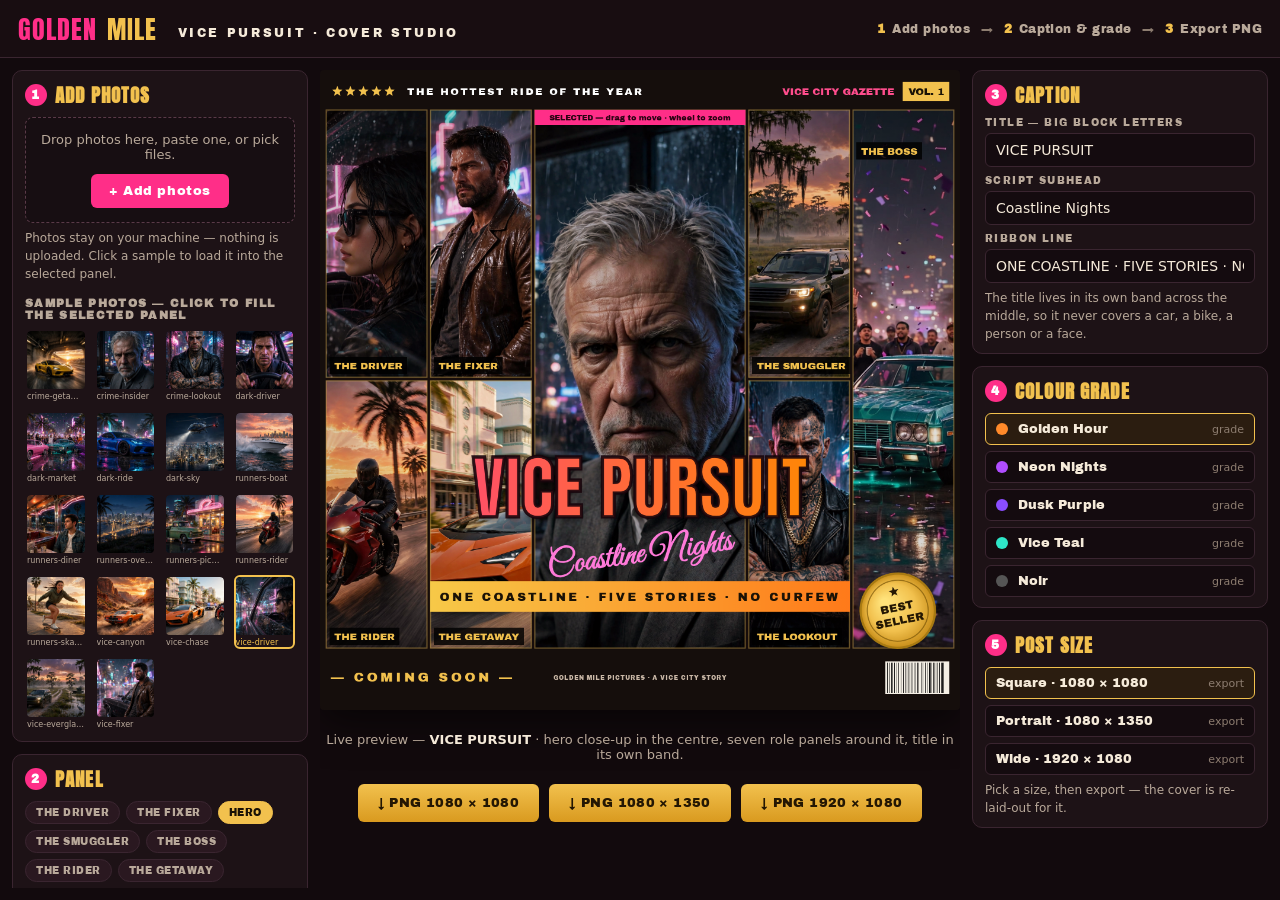
==== commit 4a297ff7: "r17: fresh re-author of the cover studio from spec" ====
--- a/out/app/index.html
+++ b/out/app/index.html
@@ -1,88 +1,73 @@
-<!DOCTYPE html>
+<!doctype html>
 <html lang="en">
 <head>
 <meta charset="utf-8">
 <meta name="viewport" content="width=device-width, initial-scale=1">
-<meta name="description" content="GOLDEN MILE — turn your photos into a GTA-style magazine cover: hero close-up, seven role panels, VICE PURSUIT lettering, 5 grades, PNG in 3 sizes. Works offline.">
-<title>GOLDEN MILE — VICE PURSUIT cover studio</title>
+<title>VICE PURSUIT · Cover Studio</title>
 <link rel="stylesheet" href="style.css">
 </head>
 <body>
-<header class="gm-topbar">
-  <div class="gm-logo"><b>GOLDEN</b> <em>MILE</em> <span>VICE PURSUIT · COVER STUDIO</span></div>
-  <nav class="gm-steps" aria-label="Steps">
-    <span class="on"><b>1</b> Add photos</span><span>→</span>
-    <span><b>2</b> Caption &amp; grade</span><span>→</span>
-    <span><b>3</b> Export PNG</span>
-  </nav>
+<header class="topbar" id="topbar">
+  <div class="wordmark"><span class="word-golden">GOLDEN</span> <span class="word-mile">MILE</span> <span class="word-rest">VICE PURSUIT · COVER STUDIO</span></div>
+  <div class="steps"><span><b>1</b> Add photos</span> <i>→</i> <span><b>2</b> Caption &amp; grade</span> <i>→</i> <span><b>3</b> Export PNG</span></div>
 </header>
 
-<main class="gm-studio">
-  <!-- LEFT: photos -->
-  <section class="gm-col" aria-label="Photos">
-    <div class="gm-card">
-      <h2><span class="num">1</span> ADD PHOTOS</h2>
-      <div id="dropZone" class="gm-drop" tabindex="0">
-        Drop photos here, paste one, or pick files.
-        <div style="margin-top:10px"><button id="addPhotosBtn" type="button" class="gm-btn gm-btn-pink">+ Add photos</button></div>
-        <input id="fileInput" type="file" accept="image/*" multiple hidden>
+<main class="workspace" id="workspace">
+  <section class="column left" id="leftColumn">
+    <div class="panel-card">
+      <h2 class="section-title"><span class="step-dot">1</span> ADD PHOTOS</h2>
+      <div class="dropzone" id="dropzone" tabindex="0">
+        <p>Drop photos here, paste one, or pick files.</p>
+        <button class="pink-button" id="addPhotosButton" type="button">+ Add photos</button>
+        <input type="file" id="photoPicker" accept="image/*" multiple hidden>
       </div>
-      <p class="gm-hint">Photos stay on your machine — nothing is uploaded. Click a sample to load it into the selected panel.</p>
-      <label class="gm-label">SAMPLE PHOTOS — CLICK TO FILL THE SELECTED PANEL</label>
-      <div id="sampleStrip" class="gm-samples"></div>
+      <p class="hint">Photos stay on your machine — nothing is uploaded. Click a sample to load it into the selected panel.</p>
+      <h3 class="grid-title">SAMPLE PHOTOS — CLICK TO FILL THE SELECTED PANEL</h3>
+      <div class="sample-grid" id="sampleGrid"></div>
     </div>
-    <div class="gm-card">
-      <h2><span class="num">2</span> PANEL</h2>
-      <p class="gm-hint" id="panelHint">Click any panel on the cover to select it, then drag the photo to move it and scroll to zoom.</p>
-      <div class="gm-row" style="margin-top:10px">
-        <button id="flipBtn" type="button" class="gm-btn gm-btn-ghost">⇄ Flip</button>
-        <button id="faceBtn" type="button" class="gm-btn gm-btn-ghost">◎ Face centre</button>
-      </div>
-      <div class="gm-row" style="margin-top:8px">
-        <button id="swapBtn" type="button" class="gm-btn gm-btn-ghost">⇅ Swap with next</button>
-        <button id="resetBtn" type="button" class="gm-btn gm-btn-ghost">↺ Reset panel</button>
-      </div>
+    <div class="panel-card panel-controls">
+      <h2 class="section-title"><span class="step-dot">2</span> PANEL</h2>
+      <div class="panel-pick" id="panelPick"></div>
+      <label class="zoom-row">Zoom <input type="range" id="zoomSlider" min="100" max="260" value="100"></label>
+      <button class="ghost-button" id="resetPanelButton" type="button">Reset panel framing</button>
     </div>
   </section>
 
-  <!-- CENTRE: live cover -->
-  <section class="gm-stage" aria-label="Cover preview">
-    <div id="coverMount"></div>
-    <p class="gm-stage-note">Live preview — <b>VICE PURSUIT</b> · hero close-up in the centre, seven role panels around it, title in its own band.</p>
-    <div class="gm-row" style="width:100%; max-width:640px">
-      <button id="exportSquareBtn" type="button" class="gm-btn gm-btn-gold">⬇ PNG 1080 × 1080</button>
-      <button id="exportPortraitBtn" type="button" class="gm-btn gm-btn-gold">⬇ PNG 1080 × 1350</button>
-      <button id="exportWideBtn" type="button" class="gm-btn gm-btn-gold">⬇ PNG 1920 × 1080</button>
+  <section class="column centre" id="centreColumn">
+    <div class="cover-stage" id="coverStage">
+      <canvas id="coverCanvas" width="1080" height="1080"></canvas>
+    </div>
+    <p class="caption-line">Live preview — <b>VICE PURSUIT</b> · hero close-up in the centre, seven role panels around it, title in its own band.</p>
+    <div class="export-row">
+      <button class="gold-button" type="button" data-export="square">↓ PNG 1080 × 1080</button>
+      <button class="gold-button" type="button" data-export="portrait">↓ PNG 1080 × 1350</button>
+      <button class="gold-button" type="button" data-export="wide">↓ PNG 1920 × 1080</button>
     </div>
   </section>
 
-  <!-- RIGHT: caption, grade, size -->
-  <section class="gm-col" aria-label="Caption and export">
-    <div class="gm-card">
-      <h2><span class="num">3</span> CAPTION</h2>
-      <label class="gm-label" for="titleInput">TITLE — BIG BLOCK LETTERS</label>
-      <input id="titleInput" class="gm-input" type="text" value="VICE PURSUIT" maxlength="24">
-      <label class="gm-label" for="scriptInput">SCRIPT SUBHEAD</label>
-      <input id="scriptInput" class="gm-input" type="text" value="Coastline Nights" maxlength="40">
-      <label class="gm-label" for="ribbonInput">RIBBON LINE</label>
-      <input id="ribbonInput" class="gm-input" type="text" value="ONE COASTLINE · FIVE STORIES · NO CURFEW" maxlength="60">
-      <p class="gm-hint">The title lives in its own band across the middle, so it never covers a car, a bike, a person or a face.</p>
+  <section class="column right" id="rightColumn">
+    <div class="panel-card">
+      <h2 class="section-title"><span class="step-dot">3</span> CAPTION</h2>
+      <label class="field-label" for="titleInput">TITLE — BIG BLOCK LETTERS</label>
+      <input class="text-field" id="titleInput" type="text" value="VICE PURSUIT" maxlength="24">
+      <label class="field-label" for="subheadInput">SCRIPT SUBHEAD</label>
+      <input class="text-field" id="subheadInput" type="text" value="Coastline Nights" maxlength="32">
+      <label class="field-label" for="ribbonInput">RIBBON LINE</label>
+      <input class="text-field" id="ribbonInput" type="text" value="ONE COASTLINE · FIVE STORIES · NO CURFEW" maxlength="48">
+      <p class="hint">The title lives in its own band across the middle, so it never covers a car, a bike, a person or a face.</p>
     </div>
-    <div class="gm-card">
-      <h2><span class="num">4</span> COLOUR GRADE</h2>
-      <div id="gradeList" class="gm-grades"></div>
+    <div class="panel-card">
+      <h2 class="section-title"><span class="step-dot">4</span> COLOUR GRADE</h2>
+      <div class="grade-list" id="gradeList"></div>
     </div>
-    <div class="gm-card">
-      <h2><span class="num">5</span> POST SIZE</h2>
-      <div id="sizeList" class="gm-sizes"></div>
-      <p class="gm-hint">One click exports the exact PNG size — square for the feed, portrait for stories, wide for banners.</p>
+    <div class="panel-card">
+      <h2 class="section-title"><span class="step-dot">5</span> POST SIZE</h2>
+      <div class="size-list" id="sizeList"></div>
+      <p class="hint">Pick a size, then export — the cover is re-laid-out for it.</p>
     </div>
   </section>
 </main>
 
-<!-- Shot mode mount: the cover alone, full-window, for screenshots. -->
-<div class="gm-shotwrap" id="shotWrap"></div>
-
 <script type="module" src="src/main.js"></script>
 </body>
 </html>
--- a/out/app/style.css
+++ b/out/app/style.css
@@ -1,328 +1,330 @@
-/* GOLDEN MILE — VICE PURSUIT cover studio. Dark studio chrome around a
-   warm sunset magazine cover: pink, orange and gold on near-black. */
+/* VICE PURSUIT · Cover Studio — dark editor theme + cover typography. */
+
 @font-face {
-  font-family: "Anton";
-  src: url("fonts/Anton-Regular.ttf") format("truetype");
+  font-family: 'Anton';
+  src: url('fonts/Anton-Regular.ttf') format('truetype');
   font-weight: 400;
   font-style: normal;
   font-display: swap;
 }
 @font-face {
-  font-family: "Archivo Black";
-  src: url("fonts/ArchivoBlack-Regular.ttf") format("truetype");
+  font-family: 'Archivo Black';
+  src: url('fonts/ArchivoBlack-Regular.ttf') format('truetype');
   font-weight: 400;
   font-style: normal;
   font-display: swap;
 }
 @font-face {
-  font-family: "Bebas Neue";
-  src: url("fonts/BebasNeue-Regular.ttf") format("truetype");
+  font-family: 'Bebas Neue';
+  src: url('fonts/BebasNeue-Regular.ttf') format('truetype');
   font-weight: 400;
   font-style: normal;
   font-display: swap;
 }
+@font-face {
+  font-family: 'Great Vibes';
+  src: url('fonts/GreatVibes-Regular.ttf') format('truetype');
+  font-weight: 400;
+  font-style: normal;
+  font-display: swap;
+}
 
 :root {
-  --bg: #140a12;
-  --panel: #221019;
-  --panel-2: #2e1522;
-  --line: #4a2438;
-  --text: #f9f0f2;
-  --muted: #c9a6b4;
+  --ink: #f5ead9;
+  --ink-dim: #b9a99a;
+  --ink-faint: #8d7d70;
+  --page: #120a0d;
+  --card: #1d1216;
+  --card-line: #3a2530;
+  --gold: #f2c14e;
+  --gold-deep: #d99a1f;
   --pink: #ff2e88;
-  --orange: #ff7a18;
-  --gold: #ffd23e;
-  --gold-soft: #ffe98a;
+  --pink-soft: #ff7ad9;
+  --field: #140b0f;
 }
 
 * { box-sizing: border-box; }
-html, body { margin: 0; padding: 0; }
-body {
-  background: var(--bg);
-  color: var(--text);
-  font-family: "Archivo Black", system-ui, sans-serif;
+
+html, body {
+  margin: 0;
+  padding: 0;
+  height: 100%;
+  overflow: hidden;
+  background: var(--page);
+  color: var(--ink);
+  font-family: 'Archivo Black', 'Arial Black', system-ui, sans-serif;
+}
+
+body.cover-mode { background: #0a0507; }
+body.cover-mode .topbar { display: none; }
+body.cover-mode .workspace {
+  display: block;
+  height: 100%;
+  padding: 0;
+  gap: 0;
+}
+body.cover-mode .column.left,
+body.cover-mode .column.right,
+body.cover-mode .caption-line,
+body.cover-mode .export-row { display: none; }
+body.cover-mode .column.centre { display: block; height: 100%; }
+body.cover-mode .cover-stage {
+  height: 100%;
+  padding: 0;
+}
+body.cover-mode #coverCanvas {
+  width: 100vw;
+  height: 100vh;
+  max-width: 100vw;
+  max-height: 100vh;
+  object-fit: contain;
+  box-shadow: none;
+  border-radius: 0;
+  cursor: default;
+}
+
+/* ---- top bar ---- */
+
+.topbar {
+  height: 58px;
+  display: flex;
+  align-items: center;
+  justify-content: space-between;
+  padding: 0 18px;
+  border-bottom: 1px solid var(--card-line);
+  background: #180d11;
+}
+
+.wordmark { font-size: 26px; letter-spacing: 0.04em; white-space: nowrap; }
+.word-golden { color: var(--pink); font-family: 'Anton', sans-serif; }
+.word-mile { color: var(--gold); font-family: 'Anton', sans-serif; }
+.word-rest {
+  font-family: 'Archivo Black', sans-serif;
+  font-size: 12px;
+  letter-spacing: 0.22em;
+  color: var(--ink);
+  margin-left: 10px;
+  vertical-align: 3px;
+}
+
+.steps { font-size: 12px; letter-spacing: 0.04em; color: var(--ink-dim); white-space: nowrap; }
+.steps b { color: var(--gold); margin-right: 2px; }
+.steps i { color: var(--ink-faint); font-style: normal; margin: 0 6px; }
+
+/* ---- workspace columns ---- */
+
+.workspace {
+  display: grid;
+  grid-template-columns: 296px minmax(0, 1fr) 296px;
+  gap: 12px;
+  padding: 12px;
+  height: calc(100% - 58px);
+}
+
+.column { min-width: 0; min-height: 0; display: flex; flex-direction: column; gap: 12px; }
+.column.left, .column.right { overflow-y: auto; scrollbar-width: thin; }
+.column.centre { align-items: center; overflow: hidden; }
+
+.panel-card {
+  background: var(--card);
+  border: 1px solid var(--card-line);
+  border-radius: 10px;
+  padding: 10px 12px;
+}
+
+.section-title {
+  margin: 0 0 8px;
+  font-family: 'Anton', sans-serif;
+  font-size: 19px;
+  letter-spacing: 0.06em;
+  color: var(--gold);
+  display: flex;
+  align-items: center;
+  gap: 8px;
+}
+
+.step-dot {
+  display: inline-flex;
+  align-items: center;
+  justify-content: center;
+  width: 22px;
+  height: 22px;
+  border-radius: 50%;
+  background: var(--pink);
+  color: #fff;
+  font-family: 'Archivo Black', sans-serif;
+  font-size: 12px;
+  flex: none;
+}
+
+.hint { font-family: system-ui, sans-serif; font-size: 12px; line-height: 1.5; color: var(--ink-dim); margin: 6px 0 0; }
+
+/* ---- left: dropzone + samples ---- */
+
+.dropzone {
+  border: 1.5px dashed #5a3a48;
+  border-radius: 8px;
+  padding: 14px 12px;
+  text-align: center;
+  background: #170e12;
+}
+.dropzone.drag-over { border-color: var(--pink); background: #241219; }
+.dropzone p { margin: 0 0 12px; font-family: system-ui, sans-serif; font-size: 13px; color: var(--ink-dim); }
+
+.pink-button {
+  background: var(--pink);
+  color: #fff;
+  border: 0;
+  border-radius: 6px;
+  padding: 10px 18px;
+  font-family: 'Archivo Black', sans-serif;
+  font-size: 13px;
+  letter-spacing: 0.04em;
+  cursor: pointer;
+}
+.pink-button:hover { background: #ff4a9a; }
+
+.grid-title {
+  font-family: 'Archivo Black', sans-serif;
+  font-size: 11px;
+  letter-spacing: 0.12em;
+  color: var(--ink-dim);
+  margin: 14px 0 8px;
+}
+
+.sample-grid {
+  display: grid;
+  grid-template-columns: repeat(4, 1fr);
+  gap: 8px;
+}
+.sample-thumb {
+  border: 2px solid transparent;
+  border-radius: 6px;
+  padding: 0;
+  background: none;
+  cursor: pointer;
+  text-align: left;
+  overflow: hidden;
+}
+.sample-thumb img { width: 100%; height: 58px; object-fit: cover; display: block; border-radius: 4px; }
+.sample-thumb span {
+  display: block;
+  font-family: system-ui, sans-serif;
+  font-size: 8px;
+  color: var(--ink-dim);
+  padding-top: 3px;
+  white-space: nowrap;
+  overflow: hidden;
+  text-overflow: ellipsis;
+}
+.sample-thumb.selected { border-color: var(--gold); }
+.sample-thumb.selected span { color: var(--gold); }
+
+/* ---- left: panel controls ---- */
+
+.panel-pick { display: flex; flex-wrap: wrap; gap: 6px; margin-bottom: 12px; }
+.panel-chip {
+  background: #2a1820;
+  border: 1px solid var(--card-line);
+  color: var(--ink-dim);
+  border-radius: 20px;
+  padding: 5px 10px;
+  font-family: 'Archivo Black', sans-serif;
+  font-size: 10px;
+  letter-spacing: 0.05em;
+  cursor: pointer;
+}
+.panel-chip.selected { background: var(--gold); color: #1a1206; border-color: var(--gold); }
+
+.zoom-row { display: flex; align-items: center; gap: 10px; font-family: system-ui, sans-serif; font-size: 12px; color: var(--ink-dim); }
+.zoom-row input { flex: 1; accent-color: var(--pink); }
+
+.ghost-button {
+  margin-top: 12px;
+  width: 100%;
+  background: transparent;
+  border: 1px solid var(--card-line);
+  color: var(--ink-dim);
+  border-radius: 6px;
+  padding: 8px;
+  font-family: 'Archivo Black', sans-serif;
+  font-size: 11px;
+  letter-spacing: 0.05em;
+  cursor: pointer;
+}
+.ghost-button:hover { color: var(--ink); border-color: var(--gold); }
+
+/* ---- centre: cover preview + export ---- */
+
+.cover-stage {
+  flex: none;
+  width: 100%;
+  display: flex;
+  justify-content: center;
+  min-height: 0;
+}
+#coverCanvas {
+  display: block;
+  width: auto;
+  height: auto;
+  max-width: 100%;
+  max-height: calc(100vh - 58px - 24px - 22px - 52px);
+  border-radius: 4px;
+  box-shadow: 0 12px 40px rgba(0, 0, 0, 0.6);
+  cursor: crosshair;
+}
+
+.caption-line { font-family: system-ui, sans-serif; font-size: 13px; color: var(--ink-dim); margin: 10px 0; text-align: center; }
+.caption-line b { color: var(--ink); }
+
+.export-row { display: flex; gap: 10px; }
+.gold-button {
+  background: linear-gradient(180deg, var(--gold), var(--gold-deep));
+  color: #241703;
+  border: 0;
+  border-radius: 6px;
+  padding: 12px 20px;
+  font-family: 'Archivo Black', sans-serif;
+  font-size: 13px;
+  letter-spacing: 0.03em;
+  cursor: pointer;
+  white-space: nowrap;
+}
+.gold-button:hover { filter: brightness(1.08); }
+
+/* ---- right: caption / grade / size ---- */
+
+.field-label { display: block; font-family: 'Archivo Black', sans-serif; font-size: 10px; letter-spacing: 0.14em; color: var(--ink-dim); margin: 8px 0 5px; }
+.field-label:first-of-type { margin-top: 0; }
+.text-field {
+  width: 100%;
+  background: var(--field);
+  border: 1px solid var(--card-line);
+  border-radius: 6px;
+  color: var(--ink);
+  padding: 8px 10px;
+  font-family: system-ui, sans-serif;
   font-size: 14px;
-  line-height: 1.45;
-}
-
-/* ---- Studio chrome ---- */
-.gm-topbar {
-  display: flex; align-items: center; gap: 18px;
-  padding: 10px 18px;
-  background: #1d0b14;
-  border-bottom: 2px solid var(--line);
-}
-.gm-logo { font-family: "Anton", sans-serif; font-size: 22px; letter-spacing: 1px; }
-.gm-logo b { color: var(--pink); }
-.gm-logo em { color: var(--gold); font-style: normal; }
-.gm-logo span { font-size: 11px; color: var(--muted); letter-spacing: 2px; font-family: "Archivo Black", sans-serif; }
-.gm-steps { display: flex; gap: 8px; align-items: center; color: var(--muted); font-size: 12px; margin-left: auto; }
-.gm-steps b { color: var(--gold); }
-.gm-steps .on { color: var(--text); }
-
-.gm-studio {
-  display: grid;
-  grid-template-columns: 300px minmax(0, 1fr) 300px;
-  gap: 16px;
-  padding: 16px 18px 24px;
-  max-width: 1560px;
-  margin: 0 auto;
-}
-.gm-col { display: flex; flex-direction: column; gap: 14px; min-width: 0; }
-.gm-card {
-  background: var(--panel);
-  border: 1px solid var(--line);
-  border-radius: 10px;
-  padding: 14px;
-}
-.gm-card h2 {
-  margin: 0 0 10px;
-  font-family: "Bebas Neue", sans-serif;
-  font-size: 20px;
-  letter-spacing: 2px;
-  color: var(--gold-soft);
-}
-.gm-card h2 .num {
-  display: inline-block; width: 22px; height: 22px; line-height: 22px;
-  text-align: center; background: var(--pink); color: #fff;
-  border-radius: 50%; font-size: 13px; margin-right: 6px;
-  font-family: "Archivo Black", sans-serif;
-}
-.gm-hint { color: var(--muted); font-size: 12px; font-family: system-ui, sans-serif; margin: 6px 0 0; }
-.gm-label { display: block; font-size: 11px; letter-spacing: 1.5px; color: var(--muted); margin: 10px 0 5px; }
-.gm-input, .gm-select {
-  width: 100%; padding: 9px 10px; border-radius: 7px;
-  border: 1px solid var(--line); background: #160a12; color: var(--text);
-  font-family: system-ui, sans-serif; font-size: 14px;
-}
-.gm-input:focus, .gm-select:focus { outline: 2px solid var(--pink); border-color: var(--pink); }
-
-.gm-btn {
-  border: 0; border-radius: 8px; padding: 10px 14px; cursor: pointer;
-  font-family: "Archivo Black", sans-serif; font-size: 13px; letter-spacing: 0.5px;
-}
-.gm-btn-pink { background: var(--pink); color: #fff; width: 100%; }
-.gm-btn-pink:hover { background: #ff4a9a; }
-.gm-btn-gold { background: var(--gold); color: #2a0a12; width: 100%; }
-.gm-btn-gold:hover { background: var(--gold-soft); }
-.gm-btn-ghost { background: transparent; color: var(--text); border: 1px solid var(--line); }
-.gm-btn-ghost:hover { border-color: var(--pink); color: #fff; }
-.gm-btn:disabled { opacity: 0.45; cursor: default; }
-
-.gm-row { display: flex; gap: 8px; flex-wrap: wrap; }
-.gm-row .gm-btn { flex: 1; }
-
-.gm-drop {
-  border: 2px dashed var(--line); border-radius: 10px;
-  padding: 18px 12px; text-align: center; color: var(--muted);
-  font-family: system-ui, sans-serif; font-size: 13px;
-}
-.gm-drop.over { border-color: var(--pink); background: rgba(255, 46, 136, 0.08); color: var(--text); }
-
-.gm-samples { display: grid; grid-template-columns: repeat(4, 1fr); gap: 6px; }
-.gm-sample {
-  border: 2px solid transparent; border-radius: 6px; padding: 0; cursor: pointer;
-  background: none; overflow: hidden; aspect-ratio: 3 / 4;
-}
-.gm-sample img { width: 100%; height: 100%; object-fit: cover; display: block; }
-.gm-sample:hover { border-color: var(--orange); }
-.gm-sample.used { border-color: var(--gold); }
-.gm-sample span {
-  display: block; font-size: 8px; letter-spacing: 0.5px; color: #fff;
-  background: rgba(0, 0, 0, 0.75); padding: 2px; margin-top: -16px; position: relative;
-}
-
-.gm-grades, .gm-sizes { display: flex; flex-direction: column; gap: 6px; }
-.gm-chip {
-  display: flex; justify-content: space-between; align-items: center;
-  border: 1px solid var(--line); background: #160a12; color: var(--text);
-  border-radius: 7px; padding: 8px 10px; cursor: pointer;
-  font-family: "Archivo Black", sans-serif; font-size: 12px; text-align: left;
-}
-.gm-chip small { color: var(--muted); font-family: system-ui, sans-serif; font-size: 11px; }
-.gm-chip.on { border-color: var(--gold); background: #33200f; }
-.gm-chip .dot { width: 14px; height: 14px; border-radius: 50%; flex: none; margin-right: 8px; }
-
-/* ---- The cover itself ---- */
-.gm-stage {
-  display: flex; flex-direction: column; align-items: center; gap: 10px;
-  min-width: 0;
-}
-.gm-stage-note { color: var(--muted); font-size: 12px; font-family: system-ui, sans-serif; text-align: center; }
-.gm-stage-note b { color: var(--gold); }
-
-.gm-cover {
-  position: relative;
-  width: 640px; height: 640px;
-  background: #160a12;
-  overflow: hidden;
-  flex: none;
-  box-shadow: 0 18px 60px rgba(0, 0, 0, 0.65), 0 0 0 1px var(--line);
-  user-select: none;
-}
-.gm-cover[data-size="portrait"] { width: 560px; height: 700px; }
-.gm-cover[data-size="landscape"] { width: 760px; height: 428px; }
-
-.gm-masthead {
-  position: absolute; left: 0; right: 0; top: 0; height: 5%;
-  background: #12060d;
-  display: flex; align-items: center; gap: 2%;
-  padding: 0 1.8%;
-  border-bottom: 1px solid rgba(255, 210, 90, 0.6);
-  z-index: 4;
-}
-.gm-masthead .stars { color: var(--gold); font-size: 1.5cqw; letter-spacing: 2px; white-space: nowrap; }
-.gm-masthead .tag { color: #f5f0e6; font-size: 1.35cqw; letter-spacing: 1px; white-space: nowrap; }
-.gm-masthead .gazette { color: #ff7ab8; font-size: 1.35cqw; letter-spacing: 1px; margin-left: auto; white-space: nowrap; }
-.gm-masthead .vol {
-  background: var(--gold); color: #14100c; font-size: 1.25cqw;
-  padding: 0.4% 1.2%; white-space: nowrap;
-}
-/* container queries let the masthead type scale with the cover, not the page */
-.gm-cover { container-type: size; }
-
-.gm-grid {
-  position: absolute; left: 0.8%; top: 5.8%; width: 98.4%; height: 86.2%;
-  display: grid;
-  grid-template-columns: 16% 16% 36% 16% 16%;
-  grid-template-rows: 1fr 1fr;
-  gap: 6px;
-  z-index: 1;
-}
-.gm-cover[data-size="portrait"] .gm-grid { top: 5%; height: 88.4%; }
-.gm-cover[data-size="landscape"] .gm-grid { top: 6.2%; height: 86%; }
-
-.gm-panel {
-  position: relative; overflow: hidden; cursor: pointer;
-  border: 1px solid rgba(255, 210, 90, 0.55);
-  background: #241019;
-}
-.gm-panel img {
-  position: absolute; inset: 0; width: 100%; height: 100%;
-  object-fit: cover;
-  transition: transform 0.15s ease;
-}
-.gm-panel .wash { position: absolute; inset: 0; pointer-events: none; }
-.gm-panel .role {
-  position: absolute; left: 4%; bottom: 5%; z-index: 3;
-  background: rgba(10, 4, 12, 0.88); color: var(--gold);
-  font-size: 1.35cqw; letter-spacing: 1px; padding: 1.5% 3%;
-  white-space: nowrap;
-}
-/* Every role chip sits bottom-left of its panel — except THE BOSS (see
-   the .gm-panel.boss .role override below), whose corner is under the
-   BEST SELLER seal. */
-.gm-panel.hero { grid-column: 3; grid-row: 1 / 3; }
-.gm-panel.boss { grid-column: 5; grid-row: 1 / 3; }
-/* THE BOSS fills the bottom-right corner of the grid, so a bottom-left
-   role chip would sit under the gold BEST SELLER seal (the seal covers
-   the panel's whole bottom-left corner) and the ribbon bar leaves no
-   gap above the seal either. Its chip goes top-left instead — same
-   pill, same gold text, fully visible. The PNG renderer in cover.js
-   mirrors this placement. */
-.gm-panel.boss .role { top: 5%; bottom: auto; }
-.gm-panel.selected { outline: 3px solid var(--pink); outline-offset: -3px; z-index: 2; }
-.gm-panel.selected::after {
-  content: "SELECTED — drag to move · wheel to zoom";
-  position: absolute; left: 0; right: 0; top: 0; z-index: 4;
-  background: rgba(255, 46, 136, 0.9); color: #fff;
-  font-size: 1.1cqw; letter-spacing: 1px; text-align: center; padding: 1.2% 0;
-}
-
-/* Grade tints, applied to the photo and its wash layer. */
-.gm-cover[data-grade="golden"] .gm-panel img { filter: saturate(1.28) contrast(1.07) sepia(0.26) brightness(1.02); }
-.gm-cover[data-grade="golden"] .wash { background: rgba(255, 140, 40, 0.10); }
-.gm-cover[data-grade="neon"] .gm-panel img { filter: saturate(1.65) contrast(1.12) hue-rotate(-14deg); }
-.gm-cover[data-grade="neon"] .wash { background: rgba(255, 0, 120, 0.10); }
-.gm-cover[data-grade="dusk"] .gm-panel img { filter: saturate(1.18) contrast(1.06) hue-rotate(16deg) brightness(0.94); }
-.gm-cover[data-grade="dusk"] .wash { background: rgba(96, 44, 168, 0.14); }
-.gm-cover[data-grade="vice"] .gm-panel img { filter: saturate(1.38) contrast(1.1); }
-.gm-cover[data-grade="vice"] .wash { background: rgba(0, 205, 180, 0.08); }
-.gm-cover[data-grade="noir"] .gm-panel img { filter: grayscale(0.55) contrast(1.28) brightness(0.96); }
-.gm-cover[data-grade="noir"] .wash { background: rgba(0, 0, 0, 0.08); }
-
-/* Title band: its own zone across the middle — lettering never sits on
-   a car, a bike, a person or a face. */
-.gm-titleband {
-  position: absolute; left: 0; right: 0; top: 57%; height: 24%;
-  z-index: 5; text-align: center; pointer-events: none;
-}
-.gm-cover[data-size="portrait"] .gm-titleband { top: 58%; }
-.gm-cover[data-size="landscape"] .gm-titleband { top: 54%; }
-.gm-title {
-  margin: 0; font-family: "Anton", sans-serif; font-weight: 400;
-  font-size: 11cqw; line-height: 1; letter-spacing: 0.5cqw;
-  background: linear-gradient(90deg, #ff2e88 0%, #ff7a18 55%, #ffb03a 100%);
-  -webkit-background-clip: text; background-clip: text; color: transparent;
-  filter: drop-shadow(0 0.6cqw 0 rgba(60, 4, 26, 0.9)) drop-shadow(0 1cqw 1.6cqw rgba(0, 0, 0, 0.8));
-  white-space: nowrap;
-}
-.gm-cover[data-grade="neon"] .gm-title { background: linear-gradient(90deg, #ff2ea6, #ff5e3a); -webkit-background-clip: text; background-clip: text; }
-.gm-cover[data-grade="dusk"] .gm-title { background: linear-gradient(90deg, #ff4fa3, #c77dff); -webkit-background-clip: text; background-clip: text; }
-.gm-cover[data-grade="vice"] .gm-title { background: linear-gradient(90deg, #ff2e88, #2ee6c8); -webkit-background-clip: text; background-clip: text; }
-.gm-cover[data-grade="noir"] .gm-title { background: linear-gradient(90deg, #ff5c8a, #ffd23e); -webkit-background-clip: text; background-clip: text; }
-.gm-script {
-  /* Palmline style: big, white-outlined, slanted, overlapping the
-     bottom of the title — mirrors the canvas draw in cover.js. */
-  margin: -5.5% 0 0; color: #ff5fa8;
-  font-family: "Segoe Script", "Snell Roundhand", cursive; font-style: italic;
-  font-size: 7.3cqw; line-height: 1.1;
-  transform: skewX(-8deg);
-  -webkit-text-stroke: 0.45cqw #ffffff;
-  paint-order: stroke fill;
-  text-shadow: 0 0.4cqw 1cqw rgba(0, 0, 0, 0.8);
-}
-.gm-ribbon {
-  display: inline-block; margin-top: 2.2%;
-  background: linear-gradient(90deg, var(--gold), var(--orange));
-  color: #2a0a12; font-size: 1.9cqw; letter-spacing: 0.35cqw;
-  padding: 1% 3%;
-}
-
-.gm-foot {
-  position: absolute; left: 0; right: 0; bottom: 0; height: 7.2%;
-  background: #12060d;
-  display: flex; align-items: center; gap: 3%;
-  padding: 0 1.8%;
-  z-index: 4;
-}
-.gm-foot .soon { color: var(--gold); font-size: 1.9cqw; letter-spacing: 0.4cqw; white-space: nowrap; }
-.gm-foot .credits {
-  color: rgba(245, 240, 230, 0.75); font-size: 1.05cqw; letter-spacing: 0.5px;
-  margin: 0 auto; white-space: nowrap; overflow: hidden; text-overflow: ellipsis;
-}
-.gm-barcode {
-  flex: none; width: 11.5%; height: 72%;
-  background:
-    repeating-linear-gradient(90deg, #14100c 0 2px, #f5f0e6 2px 3px, #14100c 3px 6px, #f5f0e6 6px 7px, #14100c 7px 8px, #f5f0e6 8px 11px);
-  background-color: #f5f0e6;
-}
-.gm-seal {
-  position: absolute; right: 2.5%; bottom: 9.5%; z-index: 6;
-  width: 11%; aspect-ratio: 1; border-radius: 50%;
-  background: radial-gradient(circle at 35% 30%, #ffe98a, #f5b81e 55%, #a86e00);
-  border: 2px solid #7a4d00;
-  color: #4d2f00; text-align: center;
-  display: flex; flex-direction: column; align-items: center; justify-content: center;
-  font-size: 1.5cqw; line-height: 1.25; letter-spacing: 0.5px;
-  box-shadow: 0 0.6cqw 1.6cqw rgba(0, 0, 0, 0.6);
-  transform: rotate(-12deg);
-}
-
-/* Shot mode: the cover fills the whole screenshot window. */
-body.shot-cover { background: #160a12; }
-body.shot-cover .gm-topbar, body.shot-cover .gm-studio { display: none; }
-body.shot-cover .gm-shotwrap { display: flex; align-items: center; justify-content: center; width: 100vw; height: 100vh; }
-body.shot-cover .gm-cover { width: 100vw; height: 100vh; box-shadow: none; }
-body.shot-cover .gm-cover[data-size="portrait"] { width: 100vw; height: 100vh; }
-body.shot-cover .gm-cover[data-size="landscape"] { width: 100vw; height: 100vh; }
-body.shot-cover .gm-panel.selected { outline: none; }
-body.shot-cover .gm-panel.selected::after { display: none; }
-.gm-shotwrap { display: none; }
-
-@media (max-width: 1100px) {
-  .gm-studio { grid-template-columns: 1fr; }
-  .gm-cover, .gm-cover[data-size="portrait"], .gm-cover[data-size="landscape"] { width: min(92vw, 640px); height: auto; aspect-ratio: 1; }
-  .gm-cover[data-size="portrait"] { aspect-ratio: 4 / 5; }
-  .gm-cover[data-size="landscape"] { aspect-ratio: 16 / 9; }
-}
+  outline: none;
+}
+.text-field:focus { border-color: var(--pink); }
+
+.grade-list, .size-list { display: flex; flex-direction: column; gap: 6px; }
+.grade-row, .size-row {
+  display: flex;
+  align-items: center;
+  gap: 10px;
+  width: 100%;
+  background: var(--field);
+  border: 1px solid var(--card-line);
+  border-radius: 6px;
+  padding: 8px 10px;
+  color: var(--ink);
+  font-family: 'Archivo Black', sans-serif;
+  font-size: 13px;
+  cursor: pointer;
+  text-align: left;
+}
+.grade-row.selected, .size-row.selected { border-color: var(--gold); background: #2b1d10; }
+.grade-dot { width: 12px; height: 12px; border-radius: 50%; flex: none; }
+.grade-row .tag, .size-row .tag { margin-left: auto; font-family: system-ui, sans-serif; font-size: 11px; color: var(--ink-faint); }
